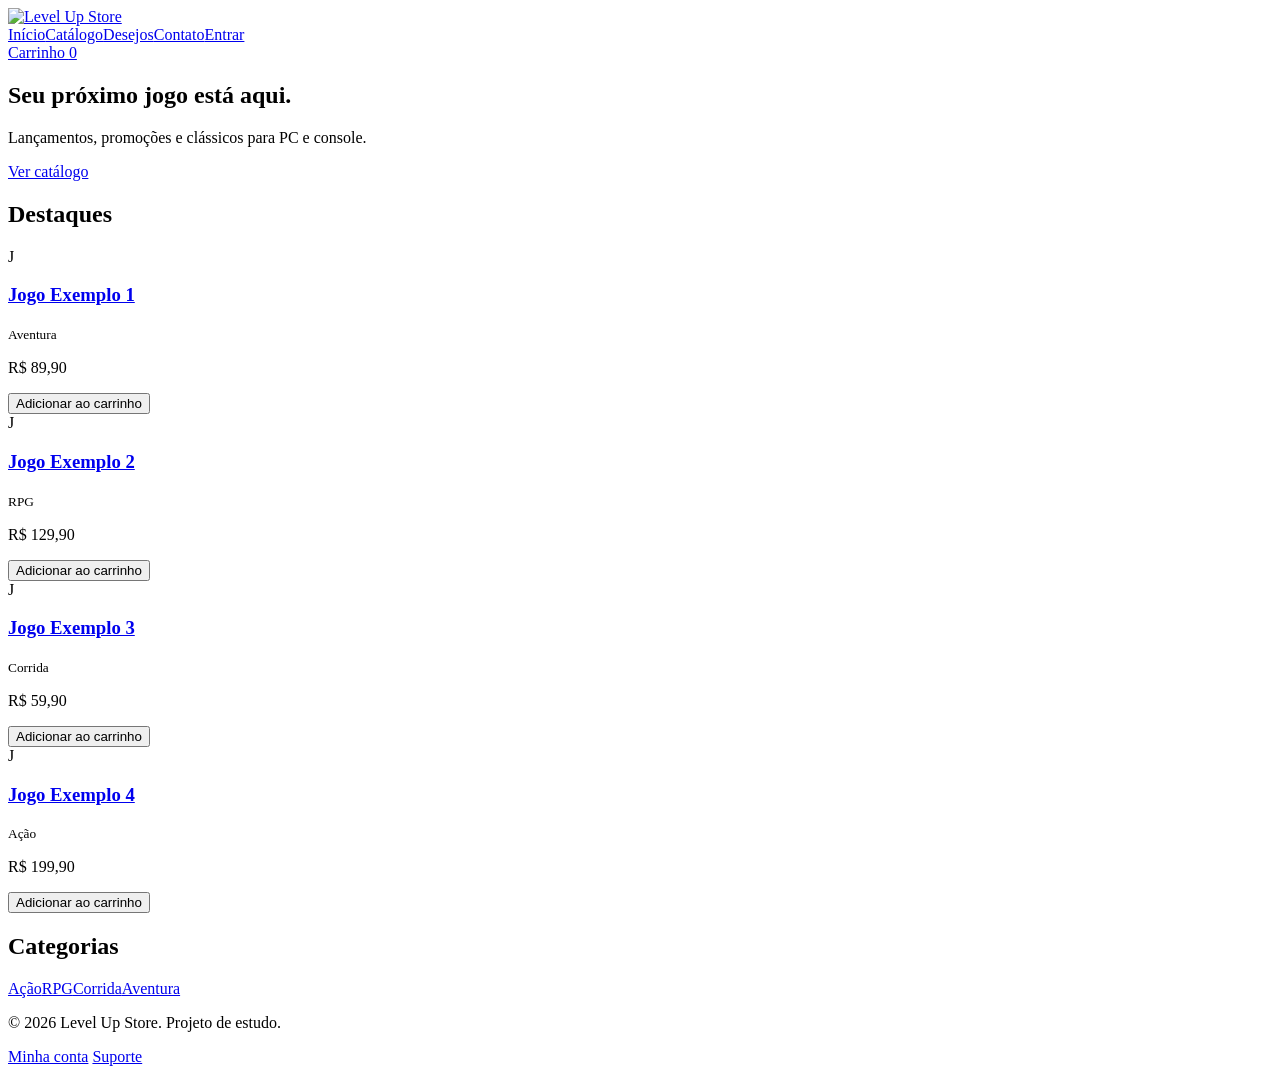
==== index.html @ 22a452f9 "Add files via upload" ====
<!DOCTYPE html>
<html lang="pt-BR">
<head>
<meta charset="UTF-8">
<meta name="viewport" content="width=device-width, initial-scale=1">
<title>Início | Level Up Store</title>
<link rel="stylesheet" href="css/style.css">
</head>
<body>
<header class="topo">
  <a class="logo" href="index.html"><img src="img/logo.png" alt="Level Up Store"></a>
  <nav><a href="index.html" class=on>Início</a><a href="catalogo.html">Catálogo</a><a href="lista-desejos.html">Desejos</a><a href="contato.html">Contato</a><a href="login.html">Entrar</a></nav>
  <a class="carrinho" href="carrinho.html">Carrinho <span id="cart-count">0</span></a>
</header>
<main>
<section class="hero"><h1>Seu próximo jogo está aqui.</h1><p>Lançamentos, promoções e clássicos para PC e console.</p><a class="btn" href="catalogo.html">Ver catálogo</a></section>
<section><h2>Destaques</h2><div class="grade"><article class="card"><div class="capa">J</div><h3><a href="jogo.html?id=1">Jogo Exemplo 1</a></h3><small>Aventura</small><p class="preco">R$ 89,90</p><button data-add="1" data-nome="Jogo Exemplo 1" data-preco="89,90">Adicionar ao carrinho</button></article><article class="card"><div class="capa">J</div><h3><a href="jogo.html?id=2">Jogo Exemplo 2</a></h3><small>RPG</small><p class="preco">R$ 129,90</p><button data-add="2" data-nome="Jogo Exemplo 2" data-preco="129,90">Adicionar ao carrinho</button></article><article class="card"><div class="capa">J</div><h3><a href="jogo.html?id=3">Jogo Exemplo 3</a></h3><small>Corrida</small><p class="preco">R$ 59,90</p><button data-add="3" data-nome="Jogo Exemplo 3" data-preco="59,90">Adicionar ao carrinho</button></article><article class="card"><div class="capa">J</div><h3><a href="jogo.html?id=4">Jogo Exemplo 4</a></h3><small>Ação</small><p class="preco">R$ 199,90</p><button data-add="4" data-nome="Jogo Exemplo 4" data-preco="199,90">Adicionar ao carrinho</button></article></div></section>
<section><h2>Categorias</h2><div class="grade"><a class="cat" href="catalogo.html">Ação</a><a class="cat" href="catalogo.html">RPG</a><a class="cat" href="catalogo.html">Corrida</a><a class="cat" href="catalogo.html">Aventura</a></div></section>
</main>
<footer class="rodape">
  <p>© 2026 Level Up Store. Projeto de estudo.</p>
  <a href="conta.html">Minha conta</a> <a href="contato.html">Suporte</a>
</footer>
<script src="js/script.js"></script>
</body>
</html>
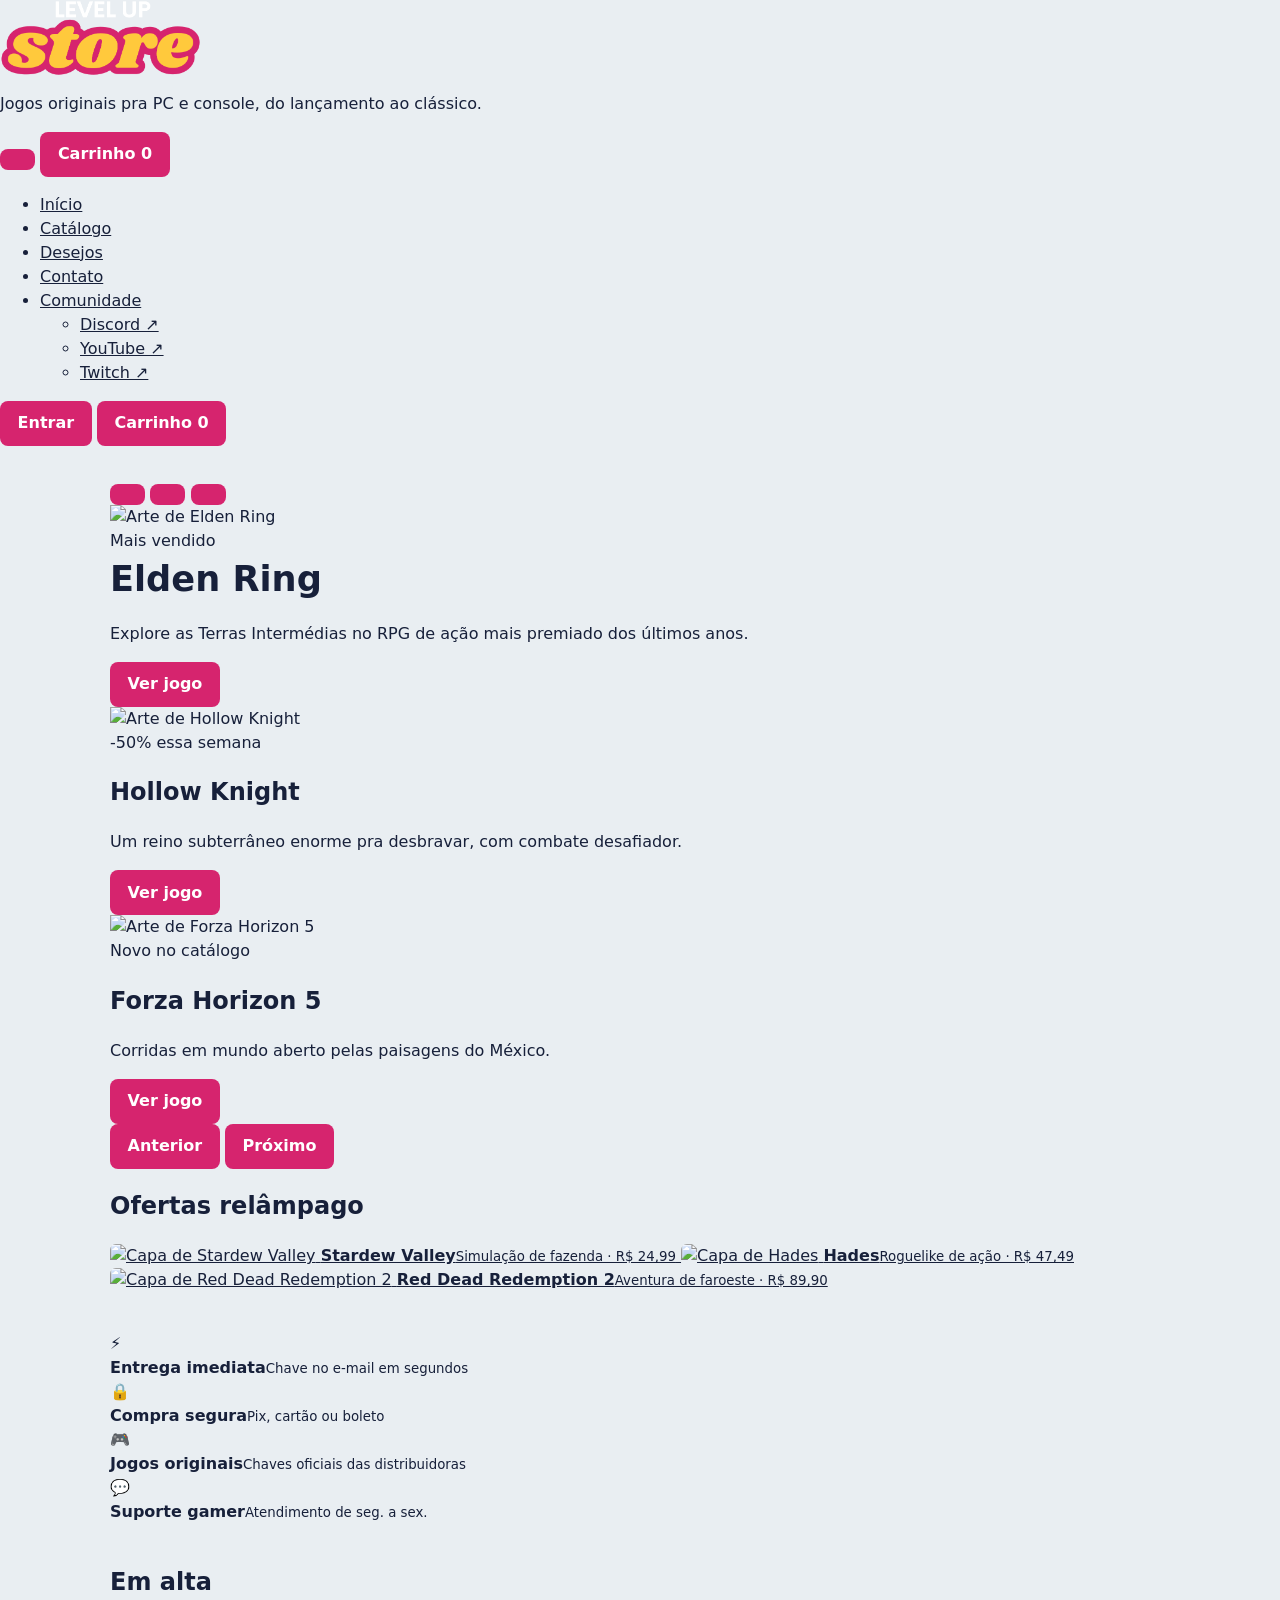
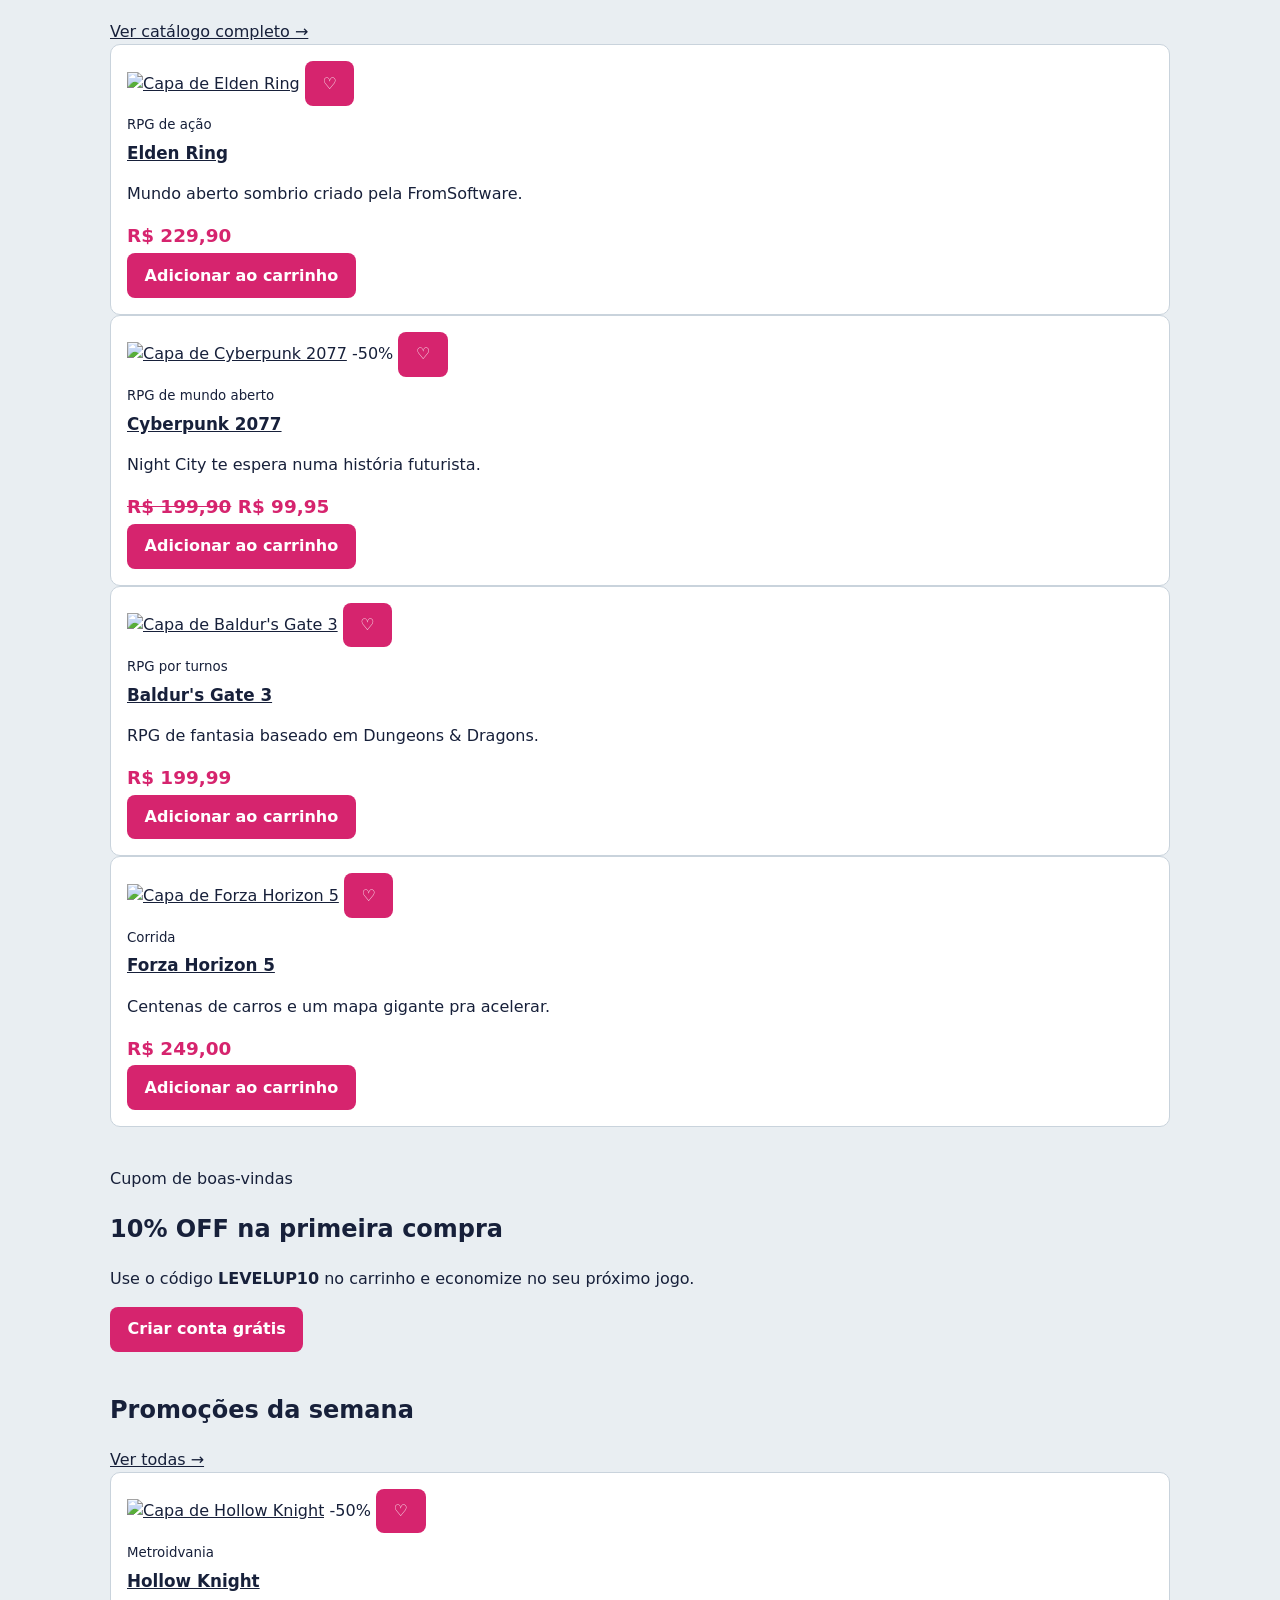
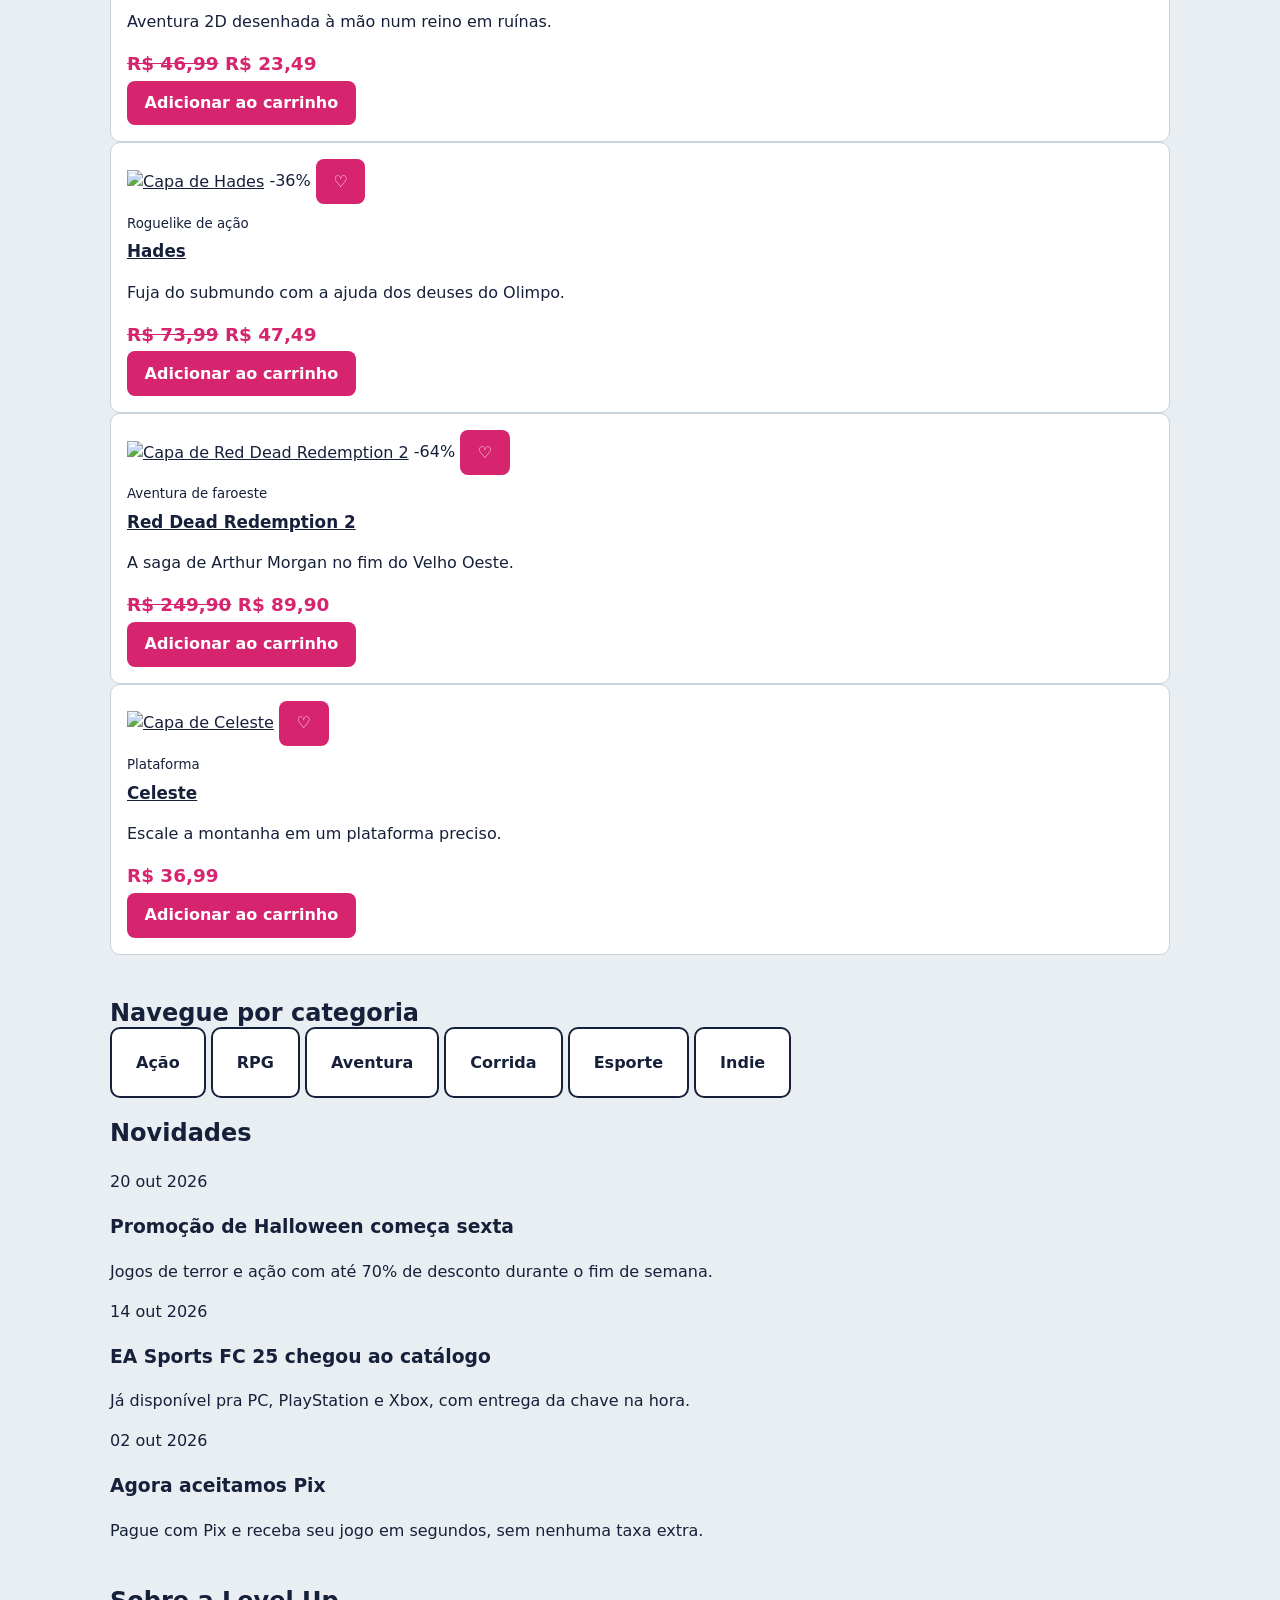
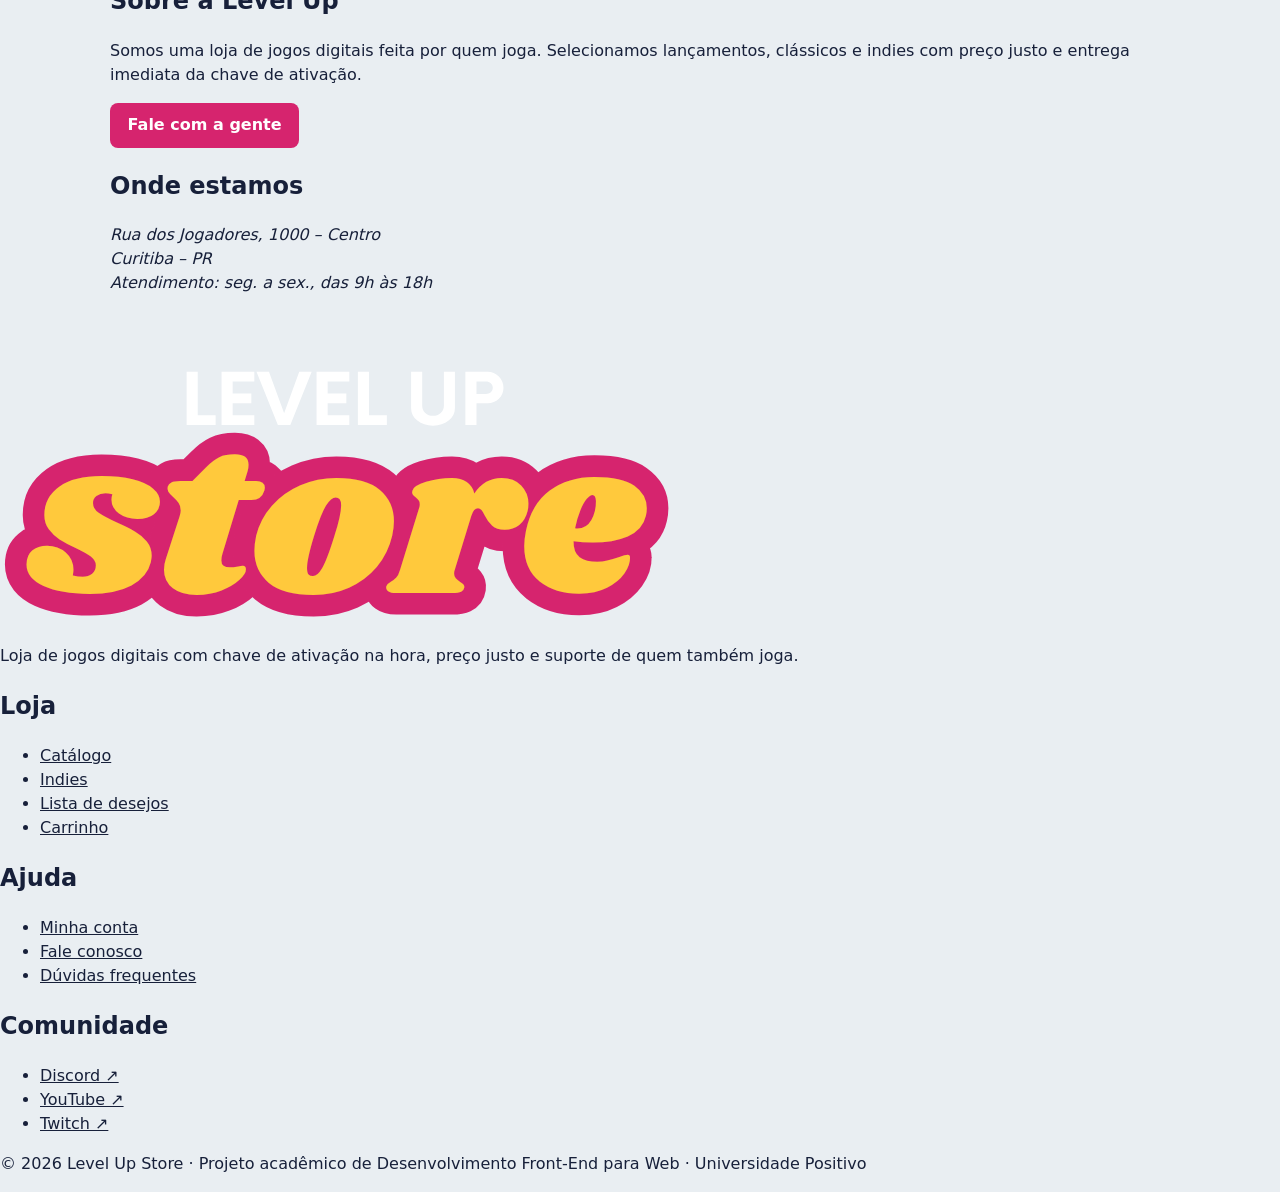
==== commit f7f1757f: "Redesign das 10 páginas Após o escopo inicial das telas e do funcionamento do site, fizemos mudanças" ====
--- a/index.html
+++ b/index.html
@@ -1,26 +1,354 @@
 <!DOCTYPE html>
 <html lang="pt-BR">
 <head>
-<meta charset="UTF-8">
-<meta name="viewport" content="width=device-width, initial-scale=1">
-<title>Início | Level Up Store</title>
-<link rel="stylesheet" href="css/style.css">
+  <meta charset="UTF-8">
+  <meta name="viewport" content="width=device-width, initial-scale=1">
+  <meta name="description" content="Level Up Store: loja de jogos digitais para PC e console.">
+  <title>Início | Level Up Store</title>
+  <link rel="stylesheet" href="css/bootstrap.min.css">
+  <link rel="stylesheet" href="css/style.css">
+  <style>
+    #destaques-laterais .mini-capa {
+      width: 64px;
+      border-radius: 6px;
+    }
+  </style>
 </head>
 <body>
-<header class="topo">
-  <a class="logo" href="index.html"><img src="img/logo.png" alt="Level Up Store"></a>
-  <nav><a href="index.html" class=on>Início</a><a href="catalogo.html">Catálogo</a><a href="lista-desejos.html">Desejos</a><a href="contato.html">Contato</a><a href="login.html">Entrar</a></nav>
-  <a class="carrinho" href="carrinho.html">Carrinho <span id="cart-count">0</span></a>
-</header>
-<main>
-<section class="hero"><h1>Seu próximo jogo está aqui.</h1><p>Lançamentos, promoções e clássicos para PC e console.</p><a class="btn" href="catalogo.html">Ver catálogo</a></section>
-<section><h2>Destaques</h2><div class="grade"><article class="card"><div class="capa">J</div><h3><a href="jogo.html?id=1">Jogo Exemplo 1</a></h3><small>Aventura</small><p class="preco">R$ 89,90</p><button data-add="1" data-nome="Jogo Exemplo 1" data-preco="89,90">Adicionar ao carrinho</button></article><article class="card"><div class="capa">J</div><h3><a href="jogo.html?id=2">Jogo Exemplo 2</a></h3><small>RPG</small><p class="preco">R$ 129,90</p><button data-add="2" data-nome="Jogo Exemplo 2" data-preco="129,90">Adicionar ao carrinho</button></article><article class="card"><div class="capa">J</div><h3><a href="jogo.html?id=3">Jogo Exemplo 3</a></h3><small>Corrida</small><p class="preco">R$ 59,90</p><button data-add="3" data-nome="Jogo Exemplo 3" data-preco="59,90">Adicionar ao carrinho</button></article><article class="card"><div class="capa">J</div><h3><a href="jogo.html?id=4">Jogo Exemplo 4</a></h3><small>Ação</small><p class="preco">R$ 199,90</p><button data-add="4" data-nome="Jogo Exemplo 4" data-preco="199,90">Adicionar ao carrinho</button></article></div></section>
-<section><h2>Categorias</h2><div class="grade"><a class="cat" href="catalogo.html">Ação</a><a class="cat" href="catalogo.html">RPG</a><a class="cat" href="catalogo.html">Corrida</a><a class="cat" href="catalogo.html">Aventura</a></div></section>
-</main>
-<footer class="rodape">
-  <p>© 2026 Level Up Store. Projeto de estudo.</p>
-  <a href="conta.html">Minha conta</a> <a href="contato.html">Suporte</a>
-</footer>
-<script src="js/script.js"></script>
+  <header class="topo-site">
+    <div class="topo-marca container-xl">
+      <a class="logo" href="index.html"><img src="img/logo.png" alt="Level Up Store - página inicial"></a>
+      <p class="tagline">Jogos originais pra PC e console, do lançamento ao clássico.</p>
+    </div>
+    <nav class="navbar navbar-expand-lg navbar-dark menu-principal" aria-label="Menu principal">
+      <div class="container-xl">
+        <button class="navbar-toggler" type="button" data-bs-toggle="collapse" data-bs-target="#menu" aria-controls="menu" aria-expanded="false" aria-label="Abrir menu">
+          <span class="navbar-toggler-icon"></span>
+        </button>
+        <a class="btn btn-loja btn-sm d-lg-none" href="carrinho.html">Carrinho <span class="badge text-bg-warning" id="cart-count-mobile">0</span></a>
+        <div class="collapse navbar-collapse" id="menu">
+          <ul class="navbar-nav me-auto">
+          <li class="nav-item"><a class="nav-link active" aria-current="page" href="index.html">Início</a></li>
+          <li class="nav-item"><a class="nav-link" href="catalogo.html">Catálogo</a></li>
+          <li class="nav-item"><a class="nav-link" href="lista-desejos.html">Desejos</a></li>
+          <li class="nav-item"><a class="nav-link" href="contato.html">Contato</a></li>
+            <li class="nav-item dropdown">
+              <a class="nav-link dropdown-toggle" href="#" role="button" data-bs-toggle="dropdown" aria-expanded="false">Comunidade</a>
+              <ul class="dropdown-menu">
+            <li><a class="dropdown-item" href="https://discord.com" target="_blank" rel="noopener">Discord ↗</a></li>
+            <li><a class="dropdown-item" href="https://www.youtube.com" target="_blank" rel="noopener">YouTube ↗</a></li>
+            <li><a class="dropdown-item" href="https://www.twitch.tv" target="_blank" rel="noopener">Twitch ↗</a></li>
+              </ul>
+            </li>
+          </ul>
+          <div class="acoes-topo">
+            <a class="btn btn-outline-light" id="link-conta" href="login.html">Entrar</a>
+            <a class="btn btn-loja d-none d-lg-inline-block" href="carrinho.html">Carrinho <span class="badge text-bg-warning" id="cart-count">0</span></a>
+          </div>
+        </div>
+      </div>
+    </nav>
+  </header>
+
+  <main class="container-xl conteudo">
+    <section class="vitrine revelar">
+      <div id="carrossel" class="carousel slide carousel-fade destaque-principal" data-bs-ride="carousel" data-bs-interval="5000">
+        <div class="carousel-indicators">
+        <button type="button" data-bs-target="#carrossel" data-bs-slide-to="0" class="active" aria-current="true" aria-label="Destaque 1"></button>
+        <button type="button" data-bs-target="#carrossel" data-bs-slide-to="1" aria-label="Destaque 2"></button>
+        <button type="button" data-bs-target="#carrossel" data-bs-slide-to="2" aria-label="Destaque 3"></button>
+        </div>
+        <div class="carousel-inner">
+        <div class="carousel-item active">
+          <img src="img/banners/elden-ring.svg" class="d-block w-100" alt="Arte de Elden Ring">
+          <div class="carousel-caption text-start">
+            <span class="selo">Mais vendido</span>
+            <h1>Elden Ring</h1>
+            <p>Explore as Terras Intermédias no RPG de ação mais premiado dos últimos anos.</p>
+            <a class="btn btn-loja" href="jogo.html?id=1">Ver jogo</a>
+          </div>
+        </div>
+        <div class="carousel-item">
+          <img src="img/banners/hollow-knight.svg" class="d-block w-100" alt="Arte de Hollow Knight">
+          <div class="carousel-caption text-start">
+            <span class="selo">-50% essa semana</span>
+            <h2 class="h1">Hollow Knight</h2>
+            <p>Um reino subterrâneo enorme pra desbravar, com combate desafiador.</p>
+            <a class="btn btn-loja" href="jogo.html?id=2">Ver jogo</a>
+          </div>
+        </div>
+        <div class="carousel-item">
+          <img src="img/banners/forza-horizon-5.svg" class="d-block w-100" alt="Arte de Forza Horizon 5">
+          <div class="carousel-caption text-start">
+            <span class="selo">Novo no catálogo</span>
+            <h2 class="h1">Forza Horizon 5</h2>
+            <p>Corridas em mundo aberto pelas paisagens do México.</p>
+            <a class="btn btn-loja" href="jogo.html?id=3">Ver jogo</a>
+          </div>
+        </div>
+        </div>
+        <button class="carousel-control-prev" type="button" data-bs-target="#carrossel" data-bs-slide="prev">
+          <span class="carousel-control-prev-icon" aria-hidden="true"></span>
+          <span class="visually-hidden">Anterior</span>
+        </button>
+        <button class="carousel-control-next" type="button" data-bs-target="#carrossel" data-bs-slide="next">
+          <span class="carousel-control-next-icon" aria-hidden="true"></span>
+          <span class="visually-hidden">Próximo</span>
+        </button>
+      </div>
+
+      <aside id="destaques-laterais" class="destaques-laterais" aria-label="Ofertas rápidas">
+        <h2 class="titulo-lateral">Ofertas relâmpago</h2>
+      <a class="mini-destaque" href="jogo.html?id=4">
+        <img class="mini-capa" src="img/jogos/stardew-valley.svg" alt="Capa de Stardew Valley">
+        <span><strong>Stardew Valley</strong><small>Simulação de fazenda · R$ 24,99</small></span>
+      </a>
+      <a class="mini-destaque" href="jogo.html?id=6">
+        <img class="mini-capa" src="img/jogos/hades.svg" alt="Capa de Hades">
+        <span><strong>Hades</strong><small>Roguelike de ação · R$ 47,49</small></span>
+      </a>
+      <a class="mini-destaque" href="jogo.html?id=8">
+        <img class="mini-capa" src="img/jogos/red-dead-2.svg" alt="Capa de Red Dead Redemption 2">
+        <span><strong>Red Dead Redemption 2</strong><small>Aventura de faroeste · R$ 89,90</small></span>
+      </a>
+      </aside>
+    </section>
+
+    <section class="vantagens revelar" aria-label="Vantagens">
+      <div class="vantagem"><span class="vantagem-icone">⚡</span><div><strong>Entrega imediata</strong><small>Chave no e-mail em segundos</small></div></div>
+      <div class="vantagem"><span class="vantagem-icone">🔒</span><div><strong>Compra segura</strong><small>Pix, cartão ou boleto</small></div></div>
+      <div class="vantagem"><span class="vantagem-icone">🎮</span><div><strong>Jogos originais</strong><small>Chaves oficiais das distribuidoras</small></div></div>
+      <div class="vantagem"><span class="vantagem-icone">💬</span><div><strong>Suporte gamer</strong><small>Atendimento de seg. a sex.</small></div></div>
+    </section>
+
+    <section class="revelar">
+      <div class="titulo-secao">
+        <h2>Em alta</h2>
+        <a href="catalogo.html">Ver catálogo completo →</a>
+      </div>
+      <div class="grade-jogos">
+        <article class="card card-jogo">
+          <div class="card-jogo-capa">
+            <a href="jogo.html?id=1"><img src="img/jogos/elden-ring.svg" class="card-img-top" alt="Capa de Elden Ring"></a>
+            <button type="button" class="botao-desejo" data-desejo="1" aria-label="Lista de desejos">♡</button>
+          </div>
+          <div class="card-body card-jogo-corpo">
+            <small class="genero">RPG de ação</small>
+            <h3 class="card-title"><a href="jogo.html?id=1">Elden Ring</a></h3>
+            <p class="card-text card-jogo-texto">Mundo aberto sombrio criado pela FromSoftware.</p>
+            <p class="preco">R$ 229,90</p>
+            <button type="button" class="btn btn-loja w-100" data-add="1">Adicionar ao carrinho</button>
+          </div>
+        </article>
+        <article class="card card-jogo">
+          <div class="card-jogo-capa">
+            <a href="jogo.html?id=5"><img src="img/jogos/cyberpunk-2077.svg" class="card-img-top" alt="Capa de Cyberpunk 2077"></a>
+            <span class="selo-desconto">-50%</span>
+            <button type="button" class="botao-desejo" data-desejo="5" aria-label="Lista de desejos">♡</button>
+          </div>
+          <div class="card-body card-jogo-corpo">
+            <small class="genero">RPG de mundo aberto</small>
+            <h3 class="card-title"><a href="jogo.html?id=5">Cyberpunk 2077</a></h3>
+            <p class="card-text card-jogo-texto">Night City te espera numa história futurista.</p>
+            <p class="preco"><s>R$ 199,90</s> R$ 99,95</p>
+            <button type="button" class="btn btn-loja w-100" data-add="5">Adicionar ao carrinho</button>
+          </div>
+        </article>
+        <article class="card card-jogo">
+          <div class="card-jogo-capa">
+            <a href="jogo.html?id=10"><img src="img/jogos/baldurs-gate-3.svg" class="card-img-top" alt="Capa de Baldur's Gate 3"></a>
+            <button type="button" class="botao-desejo" data-desejo="10" aria-label="Lista de desejos">♡</button>
+          </div>
+          <div class="card-body card-jogo-corpo">
+            <small class="genero">RPG por turnos</small>
+            <h3 class="card-title"><a href="jogo.html?id=10">Baldur's Gate 3</a></h3>
+            <p class="card-text card-jogo-texto">RPG de fantasia baseado em Dungeons & Dragons.</p>
+            <p class="preco">R$ 199,99</p>
+            <button type="button" class="btn btn-loja w-100" data-add="10">Adicionar ao carrinho</button>
+          </div>
+        </article>
+        <article class="card card-jogo">
+          <div class="card-jogo-capa">
+            <a href="jogo.html?id=3"><img src="img/jogos/forza-horizon-5.svg" class="card-img-top" alt="Capa de Forza Horizon 5"></a>
+            <button type="button" class="botao-desejo" data-desejo="3" aria-label="Lista de desejos">♡</button>
+          </div>
+          <div class="card-body card-jogo-corpo">
+            <small class="genero">Corrida</small>
+            <h3 class="card-title"><a href="jogo.html?id=3">Forza Horizon 5</a></h3>
+            <p class="card-text card-jogo-texto">Centenas de carros e um mapa gigante pra acelerar.</p>
+            <p class="preco">R$ 249,00</p>
+            <button type="button" class="btn btn-loja w-100" data-add="3">Adicionar ao carrinho</button>
+          </div>
+        </article>
+      </div>
+    </section>
+
+    <section class="faixa-cupom revelar">
+      <div>
+        <span class="selo">Cupom de boas-vindas</span>
+        <h2>10% OFF na primeira compra</h2>
+        <p>Use o código <strong>LEVELUP10</strong> no carrinho e economize no seu próximo jogo.</p>
+      </div>
+      <a class="btn btn-warning btn-lg fw-bold" href="cadastro.html">Criar conta grátis</a>
+    </section>
+
+    <section class="revelar">
+      <div class="titulo-secao">
+        <h2>Promoções da semana</h2>
+        <a href="catalogo.html">Ver todas →</a>
+      </div>
+      <div class="grade-jogos">
+        <article class="card card-jogo">
+          <div class="card-jogo-capa">
+            <a href="jogo.html?id=2"><img src="img/jogos/hollow-knight.svg" class="card-img-top" alt="Capa de Hollow Knight"></a>
+            <span class="selo-desconto">-50%</span>
+            <button type="button" class="botao-desejo" data-desejo="2" aria-label="Lista de desejos">♡</button>
+          </div>
+          <div class="card-body card-jogo-corpo">
+            <small class="genero">Metroidvania</small>
+            <h3 class="card-title"><a href="jogo.html?id=2">Hollow Knight</a></h3>
+            <p class="card-text card-jogo-texto">Aventura 2D desenhada à mão num reino em ruínas.</p>
+            <p class="preco"><s>R$ 46,99</s> R$ 23,49</p>
+            <button type="button" class="btn btn-loja w-100" data-add="2">Adicionar ao carrinho</button>
+          </div>
+        </article>
+        <article class="card card-jogo">
+          <div class="card-jogo-capa">
+            <a href="jogo.html?id=6"><img src="img/jogos/hades.svg" class="card-img-top" alt="Capa de Hades"></a>
+            <span class="selo-desconto">-36%</span>
+            <button type="button" class="botao-desejo" data-desejo="6" aria-label="Lista de desejos">♡</button>
+          </div>
+          <div class="card-body card-jogo-corpo">
+            <small class="genero">Roguelike de ação</small>
+            <h3 class="card-title"><a href="jogo.html?id=6">Hades</a></h3>
+            <p class="card-text card-jogo-texto">Fuja do submundo com a ajuda dos deuses do Olimpo.</p>
+            <p class="preco"><s>R$ 73,99</s> R$ 47,49</p>
+            <button type="button" class="btn btn-loja w-100" data-add="6">Adicionar ao carrinho</button>
+          </div>
+        </article>
+        <article class="card card-jogo">
+          <div class="card-jogo-capa">
+            <a href="jogo.html?id=8"><img src="img/jogos/red-dead-2.svg" class="card-img-top" alt="Capa de Red Dead Redemption 2"></a>
+            <span class="selo-desconto">-64%</span>
+            <button type="button" class="botao-desejo" data-desejo="8" aria-label="Lista de desejos">♡</button>
+          </div>
+          <div class="card-body card-jogo-corpo">
+            <small class="genero">Aventura de faroeste</small>
+            <h3 class="card-title"><a href="jogo.html?id=8">Red Dead Redemption 2</a></h3>
+            <p class="card-text card-jogo-texto">A saga de Arthur Morgan no fim do Velho Oeste.</p>
+            <p class="preco"><s>R$ 249,90</s> R$ 89,90</p>
+            <button type="button" class="btn btn-loja w-100" data-add="8">Adicionar ao carrinho</button>
+          </div>
+        </article>
+        <article class="card card-jogo">
+          <div class="card-jogo-capa">
+            <a href="jogo.html?id=9"><img src="img/jogos/celeste.svg" class="card-img-top" alt="Capa de Celeste"></a>
+            <button type="button" class="botao-desejo" data-desejo="9" aria-label="Lista de desejos">♡</button>
+          </div>
+          <div class="card-body card-jogo-corpo">
+            <small class="genero">Plataforma</small>
+            <h3 class="card-title"><a href="jogo.html?id=9">Celeste</a></h3>
+            <p class="card-text card-jogo-texto">Escale a montanha em um plataforma preciso.</p>
+            <p class="preco">R$ 36,99</p>
+            <button type="button" class="btn btn-loja w-100" data-add="9">Adicionar ao carrinho</button>
+          </div>
+        </article>
+      </div>
+    </section>
+
+    <section class="revelar">
+      <div class="titulo-secao">
+        <h2>Navegue por categoria</h2>
+      </div>
+      <div class="categorias">
+        <a class="cat" href="catalogo.html?cat=Ação">Ação</a>
+        <a class="cat" href="catalogo.html?cat=RPG">RPG</a>
+        <a class="cat" href="catalogo.html?cat=Aventura">Aventura</a>
+        <a class="cat" href="catalogo.html?cat=Corrida">Corrida</a>
+        <a class="cat" href="catalogo.html?cat=Esporte">Esporte</a>
+        <a class="cat" href="catalogo.html?cat=Indie">Indie</a>
+      </div>
+    </section>
+
+    <section class="revelar">
+      <div class="titulo-secao">
+        <h2>Novidades</h2>
+      </div>
+      <div class="noticias">
+        <article class="noticia">
+          <time datetime="2026-10-20">20 out 2026</time>
+          <h3>Promoção de Halloween começa sexta</h3>
+          <p>Jogos de terror e ação com até 70% de desconto durante o fim de semana.</p>
+        </article>
+        <article class="noticia">
+          <time datetime="2026-10-14">14 out 2026</time>
+          <h3>EA Sports FC 25 chegou ao catálogo</h3>
+          <p>Já disponível pra PC, PlayStation e Xbox, com entrega da chave na hora.</p>
+        </article>
+        <article class="noticia">
+          <time datetime="2026-10-02">02 out 2026</time>
+          <h3>Agora aceitamos Pix</h3>
+          <p>Pague com Pix e receba seu jogo em segundos, sem nenhuma taxa extra.</p>
+        </article>
+      </div>
+    </section>
+
+    <section class="sobre-local revelar">
+      <article class="bloco-info">
+        <h2>Sobre a Level Up</h2>
+        <p>Somos uma loja de jogos digitais feita por quem joga. Selecionamos lançamentos, clássicos e indies com preço justo e entrega imediata da chave de ativação.</p>
+        <a class="btn btn-outline-dark" href="contato.html">Fale com a gente</a>
+      </article>
+      <article class="bloco-info" style="border-left-color: var(--accent);">
+        <h2>Onde estamos</h2>
+        <address>
+          Rua dos Jogadores, 1000 – Centro<br>
+          Curitiba – PR<br>
+          Atendimento: seg. a sex., das 9h às 18h
+        </address>
+      </article>
+    </section>
+  </main>
+
+  <footer class="rodape-site">
+    <div class="container-xl rodape-colunas">
+      <div class="rodape-marca">
+        <img src="img/logo.png" alt="Level Up Store">
+        <p>Loja de jogos digitais com chave de ativação na hora, preço justo e suporte de quem também joga.</p>
+      </div>
+      <nav aria-label="Loja">
+        <h2>Loja</h2>
+        <ul>
+          <li><a href="catalogo.html">Catálogo</a></li>
+          <li><a href="catalogo.html?cat=Indie">Indies</a></li>
+          <li><a href="lista-desejos.html">Lista de desejos</a></li>
+          <li><a href="carrinho.html">Carrinho</a></li>
+        </ul>
+      </nav>
+      <nav aria-label="Ajuda">
+        <h2>Ajuda</h2>
+        <ul>
+          <li><a href="conta.html">Minha conta</a></li>
+          <li><a href="contato.html">Fale conosco</a></li>
+          <li><a href="contato.html#duvidas">Dúvidas frequentes</a></li>
+        </ul>
+      </nav>
+      <nav aria-label="Redes">
+        <h2>Comunidade</h2>
+        <ul>
+          <li><a href="https://discord.com" target="_blank" rel="noopener">Discord ↗</a></li>
+          <li><a href="https://www.youtube.com" target="_blank" rel="noopener">YouTube ↗</a></li>
+          <li><a href="https://www.twitch.tv" target="_blank" rel="noopener">Twitch ↗</a></li>
+        </ul>
+      </nav>
+    </div>
+    <div class="rodape-base">
+      <p class="container-xl">© 2026 Level Up Store · Projeto acadêmico de Desenvolvimento Front-End para Web · Universidade Positivo</p>
+    </div>
+  </footer>
+
+  <script src="js/bootstrap.bundle.min.js"></script>
+  <script src="js/dados.js"></script>
+  <script src="js/script.js"></script>
 </body>
-</html>+</html>
--- a/css/style.css
+++ b/css/style.css
@@ -0,0 +1,327 @@
+/* =========================================
+   CORES DO SITE
+   Para mudar a paleta, altere só aqui.
+   ========================================= */
+:root {
+  --bg: #E9EEF2;      /* fundo da página */
+  --ink: #17203A;     /* azul-marinho: textos, cabeçalho e rodapé */
+  --accent: #D6246E;  /* rosa: botões, preços e carrinho */
+  --sun: #FFC93C;     /* amarelo: destaques, capas e foco do teclado */
+  --card: #fff;       /* fundo dos cards */
+  --line: #C9D3DC;    /* cor das bordas */
+}
+
+/* =========================================
+   BASE (vale para o site inteiro)
+   ========================================= */
+* {
+  box-sizing: border-box; /* padding não aumenta o tamanho dos elementos */
+}
+
+body {
+  margin: 0;
+  font-family: "Segoe UI", system-ui, sans-serif;
+  background: var(--bg);
+  color: var(--ink);
+  line-height: 1.5;
+}
+
+a {
+  color: inherit; /* links usam a cor do texto ao redor */
+}
+
+main {
+  max-width: 1100px;     /* largura máxima do conteúdo */
+  margin: 0 auto;        /* centraliza */
+  padding: 2rem 1.25rem;
+}
+
+h1 {
+  font-size: 2.2rem;
+  margin: 0 0 1rem;
+}
+
+section {
+  margin-bottom: 2.5rem; /* espaço entre as seções */
+}
+
+/* =========================================
+   CABEÇALHO (header com a classe "topo")
+   ========================================= */
+.topo {
+  display: flex;
+  align-items: center;
+  gap: 1.5rem;
+  flex-wrap: wrap;       /* no celular os itens quebram de linha */
+  padding: 1rem 2rem;
+  background: var(--ink);
+  color: #fff;
+}
+
+/* Logo: a margem automática à direita empurra o menu e o carrinho para o lado direito */
+.logo {
+  display: block;
+  line-height: 0;
+  margin-right: auto;
+}
+
+.logo img {
+  display: block;
+  height: 76px;          /* altere aqui para aumentar ou diminuir a logo */
+  width: auto;           /* mantém a proporção */
+}
+
+/* Menu de navegação */
+.topo nav {
+  display: flex;
+  gap: 1rem;
+}
+
+.topo nav a {
+  text-decoration: none;
+  padding: 0.2rem 0;
+  border-bottom: 2px solid transparent;
+}
+
+/* Link da página atual (class="on") e hover ganham sublinhado amarelo */
+.topo nav a.on,
+.topo nav a:hover {
+  border-color: var(--sun);
+}
+
+/* Botão do carrinho com o contador */
+.carrinho {
+  background: var(--accent);
+  padding: 0.4rem 0.9rem;
+  border-radius: 99px;   /* formato de pílula */
+  text-decoration: none;
+  font-weight: 600;
+}
+
+/* =========================================
+   BANNER DA PÁGINA INICIAL
+   ========================================= */
+.hero {
+  background: var(--ink);
+  color: #fff;
+  padding: 3.5rem 2rem;
+  border-radius: 12px;
+  border-left: 12px solid var(--sun); /* faixa amarela na lateral */
+}
+
+.hero h1 {
+  font-size: 2.8rem;
+  max-width: 14ch;       /* limita a largura do título */
+}
+
+/* =========================================
+   BOTÕES
+   ========================================= */
+.btn,
+button {
+  display: inline-block;
+  background: var(--accent);
+  color: #fff;
+  border: 0;
+  padding: 0.65rem 1.1rem;
+  border-radius: 8px;
+  font: inherit;
+  font-weight: 600;
+  cursor: pointer;
+  text-decoration: none;
+}
+
+/* Botão secundário (só com contorno) */
+.btn.sec {
+  background: transparent;
+  color: var(--ink);
+  border: 2px solid var(--ink);
+}
+
+/* Efeito ao passar o mouse: clareia um pouco */
+button:hover,
+.btn:hover {
+  filter: brightness(1.1);
+}
+
+/* Contorno amarelo ao navegar pelo teclado (acessibilidade) */
+:focus-visible {
+  outline: 3px solid var(--sun);
+  outline-offset: 2px;
+}
+
+/* =========================================
+   GRADE E CARDS DE JOGOS
+   ========================================= */
+/* Cria colunas automáticas: cada card tem no mínimo 210px */
+.grade {
+  display: grid;
+  grid-template-columns: repeat(auto-fill, minmax(210px, 1fr));
+  gap: 1.25rem;
+}
+
+.card {
+  background: var(--card);
+  border: 1px solid var(--line);
+  border-radius: 10px;
+  padding: 1rem;
+  display: flex;
+  flex-direction: column; /* itens um embaixo do outro */
+  gap: 0.4rem;
+}
+
+/* Espaço da capa do jogo (troque por <img> quando tiver imagens) */
+.capa {
+  aspect-ratio: 3 / 4;    /* formato de capa vertical */
+  background: var(--sun);
+  display: grid;
+  place-items: center;    /* centraliza a letra/imagem */
+  font-size: 3rem;
+  font-weight: 800;
+  border-radius: 6px;
+}
+
+/* Capa maior, usada na página de detalhe do jogo */
+.capa.grande {
+  width: 260px;
+}
+
+.card h3 {
+  margin: 0.3rem 0 0;
+  font-size: 1.05rem;
+}
+
+.preco {
+  font-weight: 700;
+  color: var(--accent);
+  font-size: 1.15rem;
+  margin: 0.2rem 0;
+}
+
+/* Botões de categoria da página inicial */
+.cat {
+  background: var(--card);
+  border: 2px solid var(--ink);
+  border-radius: 10px;
+  padding: 1.5rem;
+  text-align: center;
+  font-weight: 700;
+  text-decoration: none;
+}
+
+/* =========================================
+   CAMPOS DE FORMULÁRIO
+   ========================================= */
+input,
+select,
+textarea {
+  font: inherit;
+  padding: 0.55rem;
+  border: 1px solid var(--line);
+  border-radius: 6px;
+  background: #fff;
+  width: 100%;
+}
+
+/* =========================================
+   CATÁLOGO: BARRA DE BUSCA E FILTROS
+   ========================================= */
+.filtros {
+  display: flex;
+  gap: 0.75rem;
+  flex-wrap: wrap;
+  margin-bottom: 1.5rem;
+}
+
+/* Precisa vir DEPOIS da regra de input acima para sobrescrevê-la */
+.filtros input,
+.filtros select {
+  width: auto;
+  flex: 1;
+  min-width: 160px;
+}
+
+/* =========================================
+   PÁGINA DE DETALHE DO JOGO
+   ========================================= */
+.detalhe {
+  display: flex;
+  gap: 2rem;
+  flex-wrap: wrap;       /* no celular a capa fica em cima do texto */
+}
+
+/* =========================================
+   FORMULÁRIOS (login, cadastro, checkout, contato)
+   ========================================= */
+.form {
+  max-width: 460px;
+  display: grid;
+  gap: 1rem;
+}
+
+.form label {
+  display: grid;
+  gap: 0.25rem;
+  font-weight: 600;
+}
+
+fieldset {
+  border: 1px solid var(--line);
+  border-radius: 8px;
+  display: grid;
+  gap: 0.75rem;
+}
+
+/* =========================================
+   CARRINHO
+   ========================================= */
+/* Cada linha de item no carrinho */
+.item {
+  display: flex;
+  justify-content: space-between; /* nome à esquerda, preço e botão à direita */
+  align-items: center;
+  background: #fff;
+  padding: 0.8rem 1rem;
+  border-radius: 8px;
+  margin-bottom: 0.5rem;
+}
+
+.total {
+  font-size: 1.3rem;
+}
+
+/* Perguntas frequentes (página de contato) */
+details {
+  background: #fff;
+  padding: 0.8rem 1rem;
+  border-radius: 8px;
+  margin-bottom: 0.5rem;
+}
+
+/* =========================================
+   RODAPÉ
+   ========================================= */
+.rodape {
+  display: flex;
+  gap: 1.5rem;
+  flex-wrap: wrap;
+  justify-content: space-between;
+  padding: 1.5rem 2rem;
+  background: var(--ink);
+  color: #fff;
+}
+
+/* =========================================
+   CELULAR (telas de até 600px)
+   ========================================= */
+@media (max-width: 600px) {
+  .topo {
+    padding: 1rem;
+  }
+  .hero h1 {
+    font-size: 2rem;
+  }
+  .capa.grande {
+    width: 100%;
+  }
+}
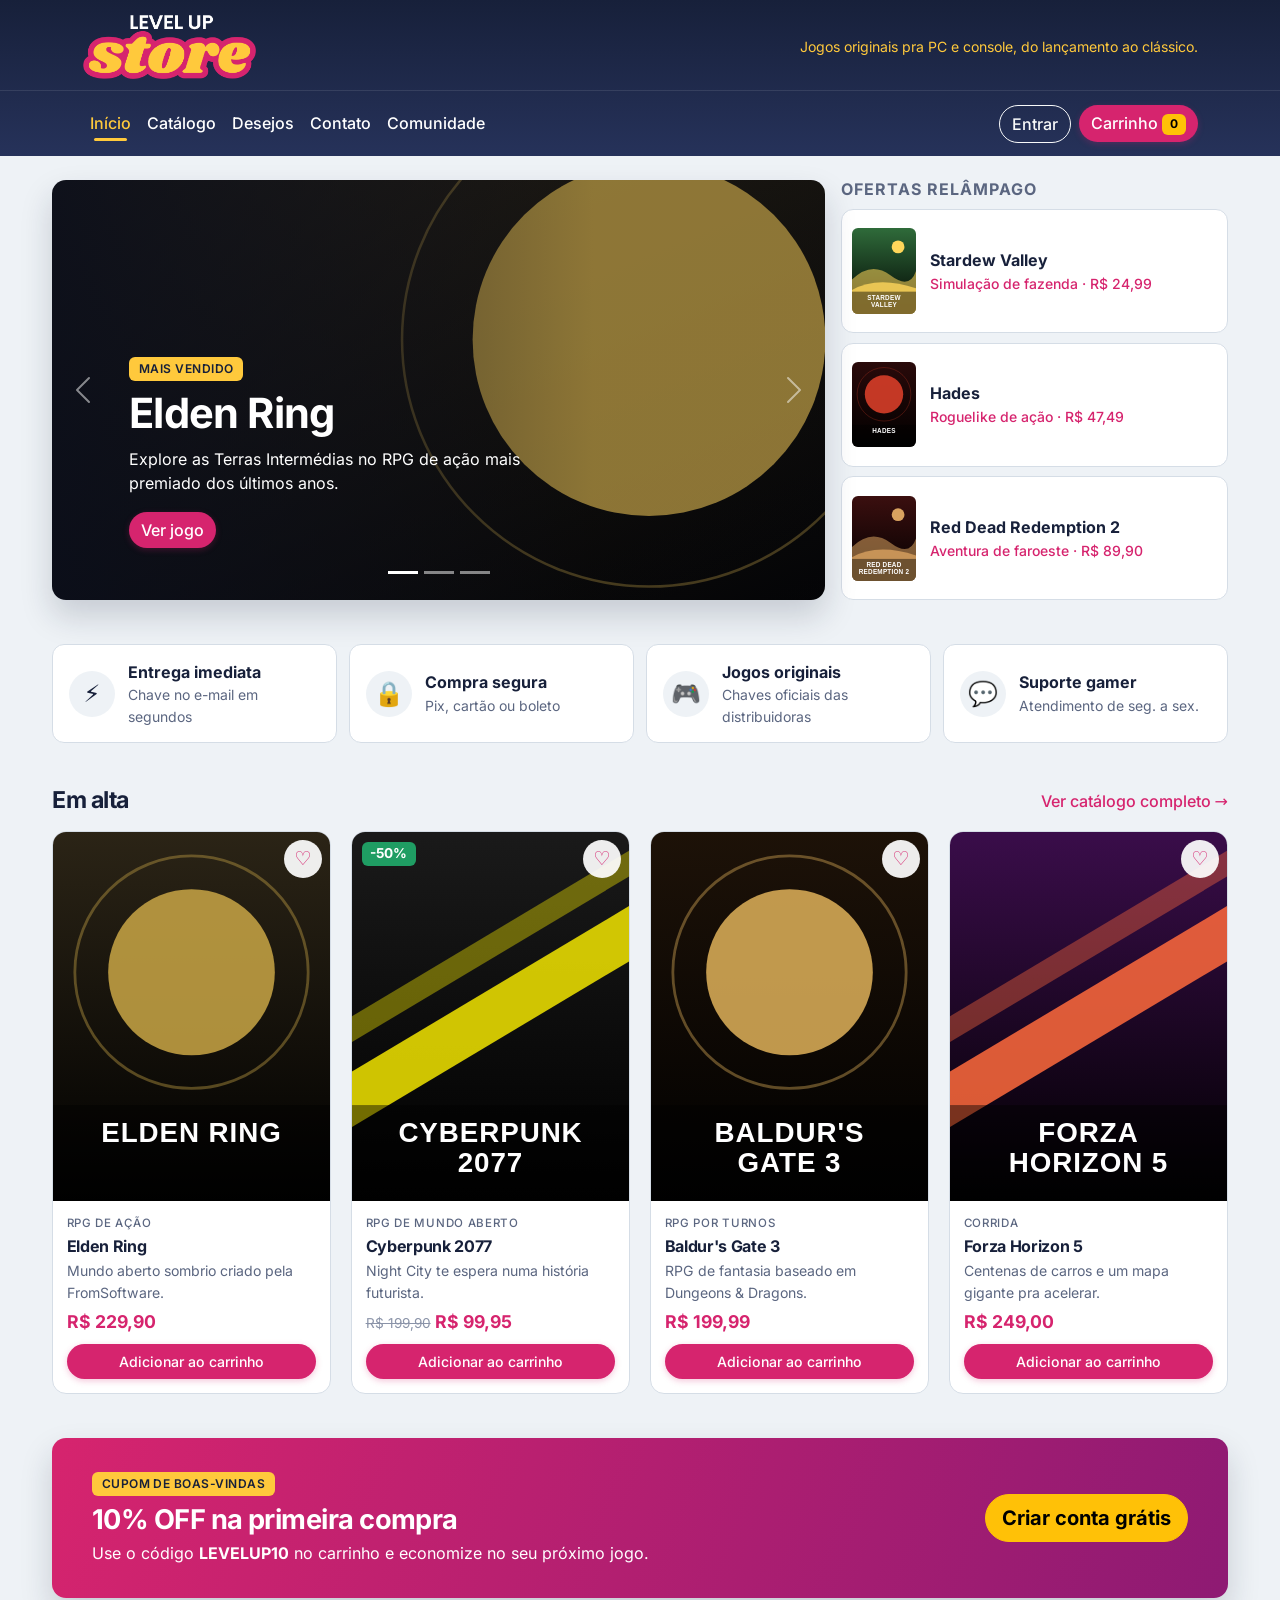
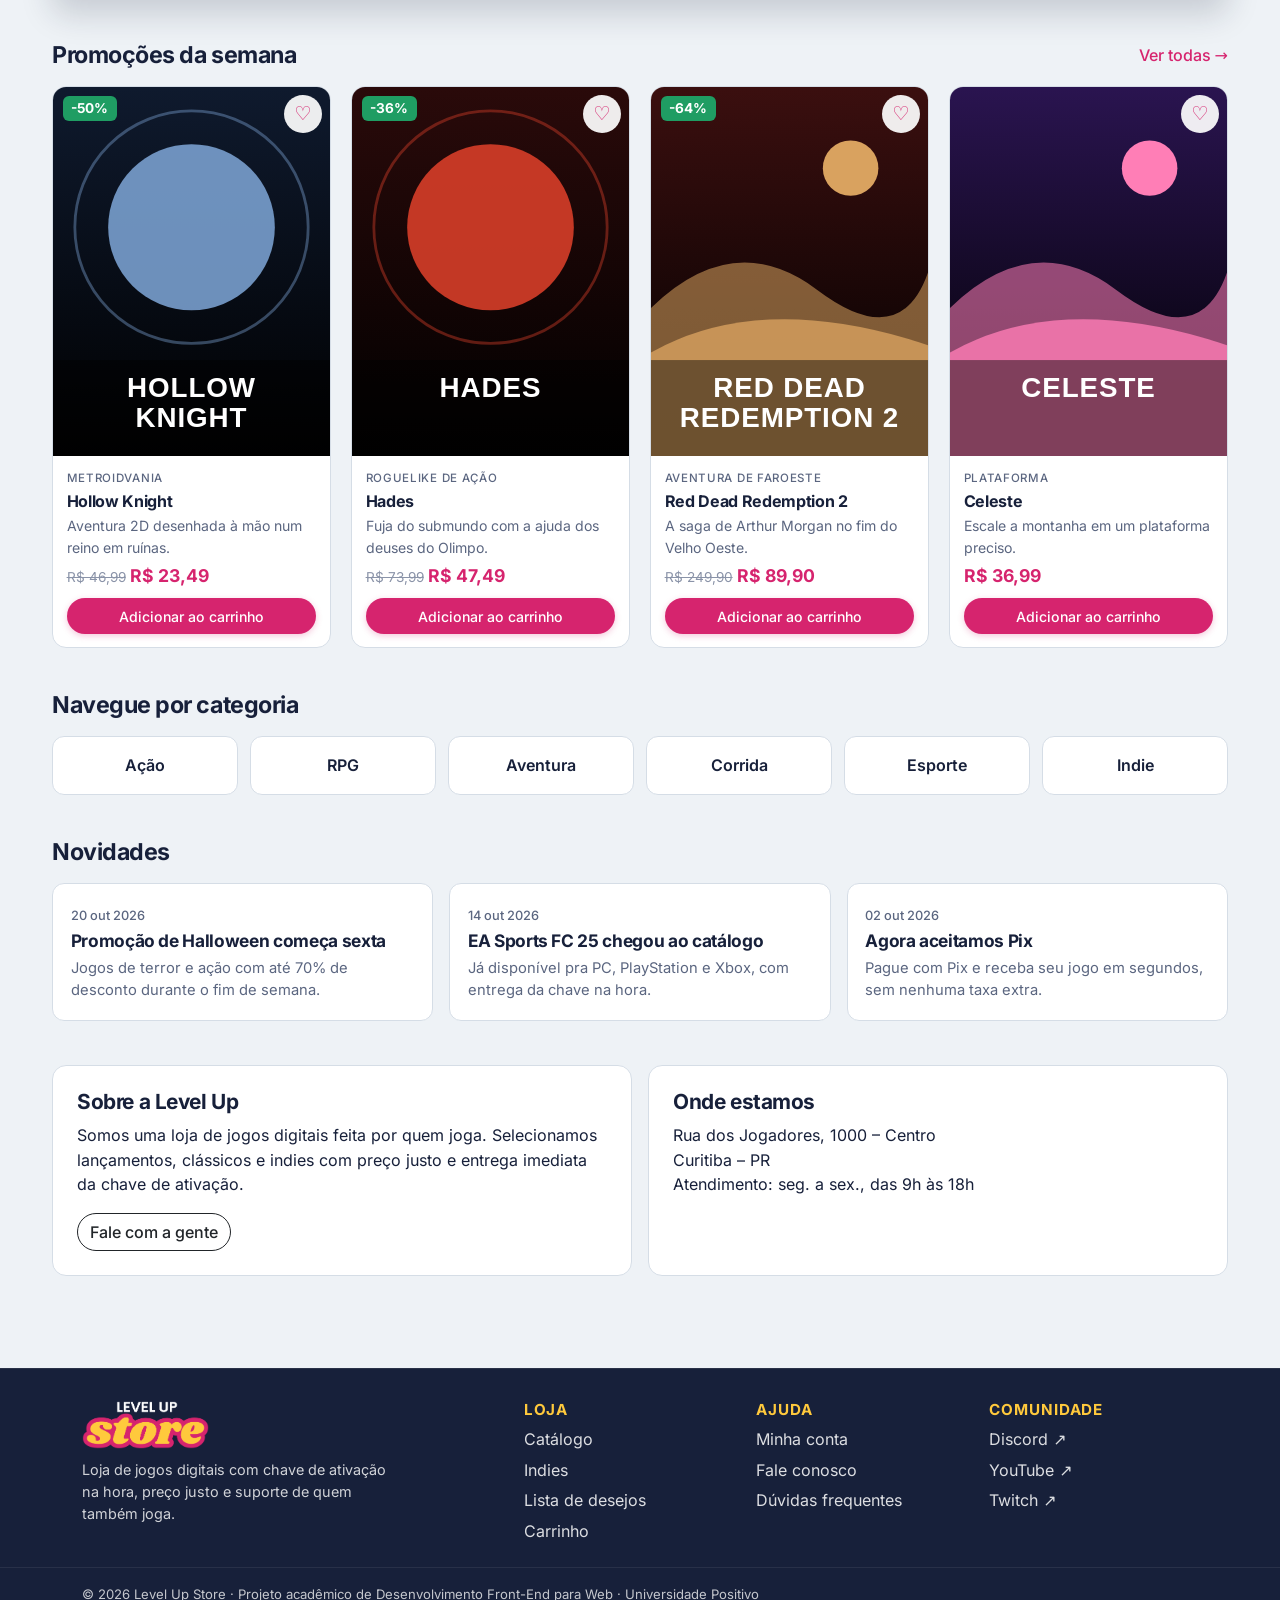
==== commit c2305978: "style/ fonte inter e visual mais sóbrio" ====
--- a/index.html
+++ b/index.html
@@ -6,7 +6,7 @@
   <meta name="description" content="Level Up Store: loja de jogos digitais para PC e console.">
   <title>Início | Level Up Store</title>
   <link rel="stylesheet" href="css/bootstrap.min.css">
-  <link rel="stylesheet" href="css/style.css">
+  <link rel="stylesheet" href="css/style.css?v=2">
   <style>
     #destaques-laterais .mini-capa {
       width: 64px;
@@ -299,9 +299,9 @@
         <p>Somos uma loja de jogos digitais feita por quem joga. Selecionamos lançamentos, clássicos e indies com preço justo e entrega imediata da chave de ativação.</p>
         <a class="btn btn-outline-dark" href="contato.html">Fale com a gente</a>
       </article>
-      <article class="bloco-info" style="border-left-color: var(--accent);">
+      <article class="bloco-info">
         <h2>Onde estamos</h2>
-        <address>
+        <address style="font-style: normal; margin-bottom: 0;">
           Rua dos Jogadores, 1000 – Centro<br>
           Curitiba – PR<br>
           Atendimento: seg. a sex., das 9h às 18h
@@ -348,7 +348,7 @@
   </footer>
 
   <script src="js/bootstrap.bundle.min.js"></script>
-  <script src="js/dados.js"></script>
-  <script src="js/script.js"></script>
+  <script src="js/dados.js?v=2"></script>
+  <script src="js/script.js?v=2"></script>
 </body>
 </html>
--- a/css/style.css
+++ b/css/style.css
@@ -1,327 +1,1859 @@
-/* =========================================
-   CORES DO SITE
-   Para mudar a paleta, altere só aqui.
-   ========================================= */
+/*
+  Level Up Store - folha de estilo principal
+  Paleta: azul-marinho (--ink), rosa (--accent) e amarelo (--sun), com fonte Inter.
+  Layout mobile-first com pontos de quebra em 410px (iPhone), 729px (iPad) e 990px (desktop).
+*/
+
+@font-face {
+  font-family: "Inter";
+  src: url("../fonts/inter-latin-400-normal.woff2") format("woff2");
+  font-weight: 400;
+  font-display: swap;
+}
+
+@font-face {
+  font-family: "Inter";
+  src: url("../fonts/inter-latin-500-normal.woff2") format("woff2");
+  font-weight: 500;
+  font-display: swap;
+}
+
+@font-face {
+  font-family: "Inter";
+  src: url("../fonts/inter-latin-600-normal.woff2") format("woff2");
+  font-weight: 600;
+  font-display: swap;
+}
+
+@font-face {
+  font-family: "Inter";
+  src: url("../fonts/inter-latin-700-normal.woff2") format("woff2");
+  font-weight: 700;
+  font-display: swap;
+}
+
 :root {
-  --bg: #E9EEF2;      /* fundo da página */
-  --ink: #17203A;     /* azul-marinho: textos, cabeçalho e rodapé */
-  --accent: #D6246E;  /* rosa: botões, preços e carrinho */
-  --sun: #FFC93C;     /* amarelo: destaques, capas e foco do teclado */
-  --card: #fff;       /* fundo dos cards */
-  --line: #C9D3DC;    /* cor das bordas */
-}
-
-/* =========================================
-   BASE (vale para o site inteiro)
-   ========================================= */
+  --bg: #EEF2F6;
+  --ink: #17203A;
+  --ink-2: #26325A;
+  --accent: #D6246E;
+  --accent-escuro: #B01A59;
+  --sun: #FFC93C;
+  --card: #FFFFFF;
+  --line: #D5DDE6;
+  --muted: #5B6680;
+  --verde: #1F9D63;
+  --raio: 14px;
+  --sombra: 0 6px 18px rgba(23, 32, 58, 0.08);
+  --sombra-forte: 0 16px 32px rgba(23, 32, 58, 0.18);
+  --bs-body-font-family: "Inter", "Segoe UI", system-ui, sans-serif;
+}
+
 * {
-  box-sizing: border-box; /* padding não aumenta o tamanho dos elementos */
+  box-sizing: border-box;
+}
+
+html {
+  scroll-behavior: smooth;
 }
 
 body {
   margin: 0;
-  font-family: "Segoe UI", system-ui, sans-serif;
+  font-family: "Inter", "Segoe UI", system-ui, sans-serif;
   background: var(--bg);
   color: var(--ink);
-  line-height: 1.5;
+  line-height: 1.55;
+}
+
+img {
+  max-width: 100%;
+  display: block;
 }
 
 a {
-  color: inherit; /* links usam a cor do texto ao redor */
-}
-
-main {
-  max-width: 1100px;     /* largura máxima do conteúdo */
-  margin: 0 auto;        /* centraliza */
-  padding: 2rem 1.25rem;
-}
-
-h1 {
-  font-size: 2.2rem;
-  margin: 0 0 1rem;
-}
-
-section {
-  margin-bottom: 2.5rem; /* espaço entre as seções */
-}
-
-/* =========================================
-   CABEÇALHO (header com a classe "topo")
-   ========================================= */
-.topo {
-  display: flex;
+  color: var(--accent);
+  transition: color 0.2s;
+}
+
+a:hover {
+  color: var(--accent-escuro);
+}
+
+h1,
+h2,
+h3 {
+  font-weight: 700;
+  line-height: 1.2;
+  letter-spacing: -0.02em;
+}
+
+.envoltorio {
+  width: 100%;
+  max-width: 1200px;
+  margin: 0 auto;
+  padding-left: 16px;
+  padding-right: 16px;
+}
+
+.conteudo {
+  max-width: 1200px;
+  padding-top: 1.5rem;
+  padding-bottom: 3rem;
+}
+
+.conteudo > section {
+  margin-bottom: 2.75rem;
+}
+
+@keyframes subir {
+  from {
+    opacity: 0;
+    transform: translateY(18px);
+  }
+  to {
+    opacity: 1;
+    transform: translateY(0);
+  }
+}
+
+@keyframes pulsar {
+  0% {
+    transform: scale(1);
+  }
+  40% {
+    transform: scale(1.35);
+  }
+  100% {
+    transform: scale(1);
+  }
+}
+
+@keyframes entrar-aviso {
+  from {
+    opacity: 0;
+    transform: translateX(40px);
+  }
+  to {
+    opacity: 1;
+    transform: translateX(0);
+  }
+}
+
+@keyframes estourar {
+  0% {
+    transform: scale(0);
+  }
+  70% {
+    transform: scale(1.15);
+  }
+  100% {
+    transform: scale(1);
+  }
+}
+
+.revelar {
+  animation: subir 0.6s ease both;
+}
+
+.revelar:nth-of-type(2) {
+  animation-delay: 0.08s;
+}
+
+.revelar:nth-of-type(3) {
+  animation-delay: 0.16s;
+}
+
+.revelar:nth-of-type(4) {
+  animation-delay: 0.24s;
+}
+
+.pulsar {
+  animation: pulsar 0.45s ease;
+}
+
+.topo-site {
+  background: linear-gradient(180deg, var(--ink) 0%, var(--ink-2) 100%);
+  color: #fff;
+  position: relative;
+  z-index: 100;
+}
+
+.topo-marca {
+  display: flex;
+  flex-direction: column;
+  align-items: flex-start;
+  gap: 0.25rem;
+  padding-top: 0.9rem;
+  padding-bottom: 0.6rem;
+}
+
+.logo {
+  display: inline-block;
+  transition: transform 0.25s;
+}
+
+.logo:hover {
+  transform: scale(1.04) rotate(-1deg);
+}
+
+.logo img {
+  height: 54px;
+  width: auto;
+}
+
+.tagline {
+  margin: 0;
+  font-size: 0.88rem;
+  color: var(--sun);
+}
+
+.menu-principal {
+  border-top: 1px solid rgba(255, 255, 255, 0.1);
+  padding-top: 0.35rem;
+  padding-bottom: 0.35rem;
+}
+
+.menu-principal .container-xl {
+  gap: 0.5rem;
+}
+
+.menu-principal .nav-link {
+  color: #fff;
+  font-weight: 500;
+  position: relative;
+  padding-left: 0.75rem;
+  padding-right: 0.75rem;
+}
+
+.menu-principal .nav-link::after {
+  content: "";
+  position: absolute;
+  left: 0.75rem;
+  right: 0.75rem;
+  bottom: 0.2rem;
+  height: 3px;
+  border-radius: 3px;
+  background: var(--sun);
+  transform: scaleX(0);
+  transform-origin: left;
+  transition: transform 0.25s ease;
+}
+
+.menu-principal .nav-link:hover,
+.menu-principal .nav-link.active,
+.menu-principal .nav-link.show {
+  color: var(--sun);
+}
+
+.menu-principal .nav-link:hover::after,
+.menu-principal .nav-link.active::after {
+  transform: scaleX(1);
+}
+
+.menu-principal .dropdown-menu {
+  border: 0;
+  border-radius: 10px;
+  box-shadow: var(--sombra-forte);
+  padding: 0.4rem;
+}
+
+.menu-principal .dropdown-item {
+  border-radius: 6px;
+}
+
+.menu-principal .dropdown-item:hover {
+  background: var(--sun);
+  color: var(--ink);
+}
+
+.acoes-topo {
+  display: flex;
+  gap: 0.5rem;
   align-items: center;
-  gap: 1.5rem;
-  flex-wrap: wrap;       /* no celular os itens quebram de linha */
-  padding: 1rem 2rem;
+  padding: 0.5rem 0;
+}
+
+.btn {
+  font-weight: 500;
+  border-radius: 99px;
+  transition: transform 0.15s ease, box-shadow 0.2s ease, background-color 0.2s, filter 0.2s;
+}
+
+.btn:active {
+  transform: scale(0.97);
+}
+
+.btn-loja {
+  background: var(--accent);
+  color: #fff;
+  border: 0;
+  box-shadow: 0 2px 6px rgba(214, 36, 110, 0.25);
+}
+
+.btn-loja:hover,
+.btn-loja:focus-visible {
+  background: var(--accent);
+  color: #fff;
+  transform: translateY(-2px);
+  box-shadow: 0 6px 16px rgba(214, 36, 110, 0.3);
+}
+
+.btn-loja:active {
+  transform: translateY(0);
+}
+
+.btn-outline-dark:hover {
   background: var(--ink);
-  color: #fff;
-}
-
-/* Logo: a margem automática à direita empurra o menu e o carrinho para o lado direito */
-.logo {
-  display: block;
-  line-height: 0;
-  margin-right: auto;
-}
-
-.logo img {
-  display: block;
-  height: 76px;          /* altere aqui para aumentar ou diminuir a logo */
-  width: auto;           /* mantém a proporção */
-}
-
-/* Menu de navegação */
-.topo nav {
-  display: flex;
-  gap: 1rem;
-}
-
-.topo nav a {
-  text-decoration: none;
-  padding: 0.2rem 0;
-  border-bottom: 2px solid transparent;
-}
-
-/* Link da página atual (class="on") e hover ganham sublinhado amarelo */
-.topo nav a.on,
-.topo nav a:hover {
-  border-color: var(--sun);
-}
-
-/* Botão do carrinho com o contador */
-.carrinho {
-  background: var(--accent);
-  padding: 0.4rem 0.9rem;
-  border-radius: 99px;   /* formato de pílula */
-  text-decoration: none;
-  font-weight: 600;
-}
-
-/* =========================================
-   BANNER DA PÁGINA INICIAL
-   ========================================= */
-.hero {
-  background: var(--ink);
-  color: #fff;
-  padding: 3.5rem 2rem;
-  border-radius: 12px;
-  border-left: 12px solid var(--sun); /* faixa amarela na lateral */
-}
-
-.hero h1 {
-  font-size: 2.8rem;
-  max-width: 14ch;       /* limita a largura do título */
-}
-
-/* =========================================
-   BOTÕES
-   ========================================= */
-.btn,
-button {
+  border-color: var(--ink);
+}
+
+.badge {
   display: inline-block;
-  background: var(--accent);
-  color: #fff;
-  border: 0;
-  padding: 0.65rem 1.1rem;
-  border-radius: 8px;
+}
+
+.botao {
+  display: inline-flex;
+  align-items: center;
+  justify-content: center;
+  gap: 0.4rem;
   font: inherit;
-  font-weight: 600;
+  font-weight: 500;
+  border: 2px solid transparent;
+  border-radius: 99px;
+  padding: 0.45rem 1.1rem;
   cursor: pointer;
   text-decoration: none;
-}
-
-/* Botão secundário (só com contorno) */
-.btn.sec {
-  background: transparent;
+  transition: transform 0.15s ease, box-shadow 0.2s ease, background-color 0.2s, color 0.2s;
+}
+
+.botao:active {
+  transform: scale(0.97);
+}
+
+.botao-principal {
+  background: var(--accent);
+  color: #fff;
+  box-shadow: 0 2px 6px rgba(214, 36, 110, 0.25);
+}
+
+.botao-principal:hover {
+  color: #fff;
+  transform: translateY(-2px);
+  box-shadow: 0 6px 16px rgba(214, 36, 110, 0.3);
+}
+
+.botao-contorno-claro {
+  border-color: rgba(255, 255, 255, 0.7);
+  color: #fff;
+}
+
+.botao-contorno-claro:hover {
+  background: #fff;
   color: var(--ink);
-  border: 2px solid var(--ink);
-}
-
-/* Efeito ao passar o mouse: clareia um pouco */
-button:hover,
-.btn:hover {
-  filter: brightness(1.1);
-}
-
-/* Contorno amarelo ao navegar pelo teclado (acessibilidade) */
-:focus-visible {
-  outline: 3px solid var(--sun);
-  outline-offset: 2px;
-}
-
-/* =========================================
-   GRADE E CARDS DE JOGOS
-   ========================================= */
-/* Cria colunas automáticas: cada card tem no mínimo 210px */
-.grade {
-  display: grid;
-  grid-template-columns: repeat(auto-fill, minmax(210px, 1fr));
-  gap: 1.25rem;
-}
-
-.card {
+}
+
+.botao-texto {
+  background: none;
+  color: var(--accent);
+  padding: 0.2rem 0.4rem;
+}
+
+.botao-texto:hover {
+  text-decoration: underline;
+}
+
+.botao-grande {
+  padding: 0.75rem 1.6rem;
+  font-size: 1.1rem;
+}
+
+.botao-cheio {
+  width: 100%;
+}
+
+.contador {
+  background: var(--sun);
+  color: var(--ink);
+  border-radius: 99px;
+  padding: 0 0.5rem;
+  font-size: 0.8rem;
+  font-weight: 700;
+}
+
+.menu-puro {
+  border-top: 1px solid rgba(255, 255, 255, 0.1);
+}
+
+.menu-puro-linha {
+  display: flex;
+  flex-wrap: wrap;
+  align-items: center;
+  justify-content: space-between;
+  gap: 0.5rem;
+  padding-top: 0.4rem;
+  padding-bottom: 0.4rem;
+}
+
+.menu-toggle {
+  background: none;
+  color: #fff;
+  border: 1px solid rgba(255, 255, 255, 0.4);
+  border-radius: 8px;
+  padding: 0.4rem 0.8rem;
+  font: inherit;
+  cursor: pointer;
+}
+
+.menu-toggle:hover {
+  border-color: var(--sun);
+  color: var(--sun);
+}
+
+.menu-links {
+  list-style: none;
+  margin: 0;
+  padding: 0;
+  width: 100%;
+  display: none;
+  flex-direction: column;
+  order: 3;
+}
+
+.menu-links.aberto {
+  display: flex;
+}
+
+.menu-links a,
+.submenu > span {
+  display: block;
+  color: #fff;
+  text-decoration: none;
+  font-weight: 500;
+  padding: 0.5rem 0.75rem;
+  border-radius: 6px;
+  transition: color 0.2s, background-color 0.2s;
+}
+
+.menu-links a:hover,
+.menu-links a.ativo {
+  color: var(--sun);
+  background: rgba(255, 255, 255, 0.06);
+}
+
+.submenu ul {
+  list-style: none;
+  padding-left: 1rem;
+  margin: 0;
+}
+
+.cabecalho-pagina {
+  background: linear-gradient(120deg, var(--ink) 0%, var(--ink-2) 100%);
+  color: #fff;
+  border-radius: var(--raio);
+  padding: 1.5rem;
+}
+
+.cabecalho-pagina h1 {
+  font-size: 1.9rem;
+  margin: 0.2rem 0 0.4rem;
+}
+
+.cabecalho-pagina p {
+  margin: 0;
+  opacity: 0.85;
+}
+
+.cabecalho-pagina .breadcrumb,
+.migalhas {
+  margin: 0;
+  font-size: 0.85rem;
+  --bs-breadcrumb-divider-color: rgba(255, 255, 255, 0.5);
+  --bs-breadcrumb-item-active-color: var(--sun);
+}
+
+.cabecalho-pagina a {
+  color: #fff;
+}
+
+.migalhas {
+  list-style: none;
+  padding: 0;
+  display: flex;
+  gap: 0.5rem;
+}
+
+.migalhas li + li::before {
+  content: "/";
+  margin-right: 0.5rem;
+  opacity: 0.5;
+}
+
+.migalhas li[aria-current] {
+  color: var(--sun);
+}
+
+.vitrine {
+  display: grid;
+  grid-template-columns: 1fr;
+  gap: 1rem;
+}
+
+.destaque-principal {
+  border-radius: var(--raio);
+  overflow: hidden;
+  box-shadow: var(--sombra-forte);
+}
+
+.destaque-principal .carousel-item img {
+  height: 280px;
+  object-fit: cover;
+}
+
+.destaque-principal .carousel-item::after {
+  content: "";
+  position: absolute;
+  inset: 0;
+  background: linear-gradient(90deg, rgba(10, 14, 28, 0.85) 0%, rgba(10, 14, 28, 0.2) 70%);
+}
+
+.carousel-caption {
+  left: 10%;
+  right: 10%;
+  bottom: 2rem;
+  z-index: 2;
+}
+
+.carousel-caption h1,
+.carousel-caption .h1 {
+  font-size: 1.8rem;
+  font-weight: 700;
+}
+
+.carousel-caption p {
+  display: none;
+  max-width: 42ch;
+}
+
+.carousel-control-prev,
+.carousel-control-next {
+  z-index: 3;
+  width: 8%;
+}
+
+.carousel-indicators {
+  z-index: 3;
+}
+
+.selo {
+  display: inline-block;
+  background: var(--sun);
+  color: var(--ink);
+  font-weight: 600;
+  font-size: 0.75rem;
+  padding: 0.15rem 0.6rem;
+  border-radius: 6px;
+  margin-bottom: 0.5rem;
+  text-transform: uppercase;
+  letter-spacing: 0.04em;
+}
+
+.destaques-laterais {
+  display: flex;
+  flex-direction: column;
+  gap: 0.6rem;
+}
+
+.titulo-lateral {
+  font-size: 1rem;
+  margin: 0;
+  text-transform: uppercase;
+  letter-spacing: 0.06em;
+  color: var(--muted);
+}
+
+.mini-destaque {
+  display: flex;
+  align-items: center;
+  gap: 0.9rem;
   background: var(--card);
   border: 1px solid var(--line);
-  border-radius: 10px;
-  padding: 1rem;
-  display: flex;
-  flex-direction: column; /* itens um embaixo do outro */
-  gap: 0.4rem;
-}
-
-/* Espaço da capa do jogo (troque por <img> quando tiver imagens) */
-.capa {
-  aspect-ratio: 3 / 4;    /* formato de capa vertical */
-  background: var(--sun);
-  display: grid;
-  place-items: center;    /* centraliza a letra/imagem */
-  font-size: 3rem;
-  font-weight: 800;
+  border-radius: 12px;
+  padding: 0.6rem;
+  color: var(--ink);
+  text-decoration: none;
+  transition: transform 0.2s, border-color 0.2s, box-shadow 0.2s;
+}
+
+.mini-destaque:hover {
+  color: var(--ink);
+  transform: translateX(4px);
+  border-color: var(--accent);
+  box-shadow: var(--sombra);
+}
+
+.mini-destaque span {
+  display: flex;
+  flex-direction: column;
+}
+
+.mini-destaque small {
+  color: var(--accent);
+  font-weight: 500;
+}
+
+.vantagens {
+  display: grid;
+  grid-template-columns: 1fr;
+  gap: 0.75rem;
+}
+
+.vantagem {
+  display: flex;
+  align-items: center;
+  gap: 0.8rem;
+  background: var(--card);
+  border-radius: 12px;
+  padding: 0.9rem 1rem;
+  border: 1px solid var(--line);
+}
+
+.vantagem-icone {
+  font-size: 1.5rem;
+  width: 46px;
+  height: 46px;
+  display: grid;
+  place-items: center;
+  background: var(--bg);
+  border-radius: 50%;
+  flex-shrink: 0;
+}
+
+.vantagem div {
+  display: flex;
+  flex-direction: column;
+}
+
+.vantagem small {
+  color: var(--muted);
+}
+
+.titulo-secao {
+  display: flex;
+  justify-content: space-between;
+  align-items: center;
+  flex-wrap: wrap;
+  gap: 0.5rem;
+  margin-bottom: 1rem;
+}
+
+.titulo-secao h2 {
+  font-size: 1.45rem;
+  margin: 0;
+}
+
+.titulo-secao a {
+  font-weight: 500;
+  text-decoration: none;
+}
+
+.grade-jogos {
+  display: grid;
+  grid-template-columns: repeat(2, 1fr);
+  gap: 0.75rem;
+}
+
+.card-jogo {
+  display: flex;
+  flex-direction: column;
+  background: var(--card);
+  border: 1px solid var(--line);
+  border-radius: var(--raio);
+  overflow: hidden;
+  transition: transform 0.25s ease, box-shadow 0.25s ease, border-color 0.25s;
+  animation: subir 0.5s ease both;
+}
+
+.card-jogo:hover {
+  transform: translateY(-6px);
+  box-shadow: var(--sombra-forte);
+  border-color: var(--accent);
+}
+
+.card-jogo-capa {
+  position: relative;
+  overflow: hidden;
+}
+
+.card-jogo-capa img {
+  width: 100%;
+  aspect-ratio: 3 / 4;
+  object-fit: cover;
+  border-radius: 0;
+  transition: transform 0.4s ease;
+}
+
+.card-jogo:hover .card-jogo-capa img {
+  transform: scale(1.06);
+}
+
+.selo-desconto {
+  position: absolute;
+  top: 0.6rem;
+  left: 0.6rem;
+  background: var(--verde);
+  color: #fff;
+  font-weight: 700;
+  font-size: 0.85rem;
+  padding: 0.1rem 0.55rem;
   border-radius: 6px;
 }
 
-/* Capa maior, usada na página de detalhe do jogo */
-.capa.grande {
-  width: 260px;
-}
-
-.card h3 {
-  margin: 0.3rem 0 0;
-  font-size: 1.05rem;
+.selo-desconto.estatico {
+  position: static;
+  vertical-align: middle;
+}
+
+.botao-desejo {
+  position: absolute;
+  top: 0.5rem;
+  right: 0.5rem;
+  width: 38px;
+  height: 38px;
+  border: 0;
+  border-radius: 50%;
+  background: rgba(255, 255, 255, 0.92);
+  color: var(--accent);
+  font-size: 1.2rem;
+  line-height: 1;
+  cursor: pointer;
+  transition: transform 0.2s, background-color 0.2s, color 0.2s;
+}
+
+.botao-desejo:hover {
+  transform: scale(1.12);
+}
+
+.botao-desejo.ativo {
+  background: var(--accent);
+  color: #fff;
+}
+
+.botao-desejo-texto.ativo {
+  background: var(--accent);
+  border-color: var(--accent);
+  color: #fff;
+}
+
+.card-jogo-corpo {
+  display: flex;
+  flex-direction: column;
+  gap: 0.25rem;
+  padding: 0.85rem;
+  flex: 1;
+}
+
+.card-jogo-corpo h3 {
+  font-size: 1rem;
+  margin: 0;
+}
+
+.card-jogo-corpo h3 a {
+  color: var(--ink);
+  text-decoration: none;
+}
+
+.card-jogo-corpo h3 a:hover {
+  color: var(--accent);
+}
+
+.card-jogo-texto {
+  display: none;
+  font-size: 0.88rem;
+  color: var(--muted);
+  margin: 0;
+}
+
+.card-jogo-corpo .preco {
+  margin-top: auto;
+}
+
+.card-jogo-corpo .btn,
+.card-jogo-corpo .botao {
+  font-size: 0.88rem;
+  padding: 0.45rem 0.6rem;
+}
+
+.genero {
+  color: var(--muted);
+  text-transform: uppercase;
+  font-size: 0.72rem;
+  letter-spacing: 0.06em;
+  font-weight: 500;
 }
 
 .preco {
   font-weight: 700;
   color: var(--accent);
-  font-size: 1.15rem;
-  margin: 0.2rem 0;
-}
-
-/* Botões de categoria da página inicial */
+  font-size: 1.1rem;
+  margin: 0.3rem 0;
+}
+
+.preco s,
+.detalhe-preco s {
+  color: #8A93A8;
+  font-weight: 400;
+  font-size: 0.85rem;
+}
+
+.faixa-cupom {
+  display: flex;
+  flex-direction: column;
+  align-items: flex-start;
+  gap: 1rem;
+  background: linear-gradient(110deg, var(--accent) 0%, #8E1A73 100%);
+  color: #fff;
+  border-radius: var(--raio);
+  padding: 1.75rem;
+  box-shadow: var(--sombra-forte);
+}
+
+.faixa-cupom h2 {
+  font-size: 1.7rem;
+  margin: 0 0 0.3rem;
+}
+
+.faixa-cupom p {
+  margin: 0;
+}
+
+.categorias {
+  display: grid;
+  grid-template-columns: repeat(2, 1fr);
+  gap: 0.75rem;
+}
+
 .cat {
   background: var(--card);
-  border: 2px solid var(--ink);
-  border-radius: 10px;
+  border: 1px solid var(--line);
+  border-radius: 12px;
+  padding: 1rem;
+  text-align: center;
+  font-weight: 600;
+  color: var(--ink);
+  text-decoration: none;
+  transition: background-color 0.2s, color 0.2s, transform 0.2s;
+}
+
+.cat:hover {
+  background: var(--ink);
+  border-color: var(--ink);
+  color: #fff;
+  transform: translateY(-3px);
+}
+
+.noticias {
+  display: grid;
+  grid-template-columns: 1fr;
+  gap: 1rem;
+}
+
+.noticia {
+  background: var(--card);
+  border-radius: 12px;
+  padding: 1.1rem;
+  border: 1px solid var(--line);
+  transition: transform 0.2s;
+}
+
+.noticia:hover {
+  transform: translateY(-3px);
+  border-color: var(--accent);
+}
+
+.noticia time {
+  font-size: 0.8rem;
+  color: var(--muted);
+  font-weight: 500;
+}
+
+.noticia h3 {
+  font-size: 1.08rem;
+  margin: 0.3rem 0;
+}
+
+.noticia p {
+  margin: 0;
+  font-size: 0.92rem;
+  color: var(--muted);
+}
+
+.sobre-local {
+  display: grid;
+  grid-template-columns: 1fr;
+  gap: 1rem;
+}
+
+.bloco-info {
+  background: var(--card);
+  border: 1px solid var(--line);
+  border-radius: var(--raio);
   padding: 1.5rem;
+}
+
+.bloco-info h2 {
+  font-size: 1.3rem;
+}
+
+.barra-filtros {
+  background: var(--card);
+  border-radius: var(--raio);
+  padding: 1rem;
+  box-shadow: var(--sombra);
+}
+
+.barra-filtros .form-label {
+  font-size: 0.8rem;
+  font-weight: 500;
+  color: var(--muted);
+  margin-bottom: 0.2rem;
+}
+
+.contagem {
+  margin: 0.75rem 0 0;
+  font-size: 0.9rem;
+  color: var(--muted);
+}
+
+.estado-vazio {
+  grid-column: 1 / -1;
   text-align: center;
+  background: var(--card);
+  border-radius: var(--raio);
+  padding: 3rem 1.5rem;
+  border: 2px dashed var(--line);
+}
+
+.detalhe-jogo {
+  display: flex;
+  flex-direction: column;
+  gap: 1.5rem;
+}
+
+.detalhe-capa {
+  width: 100%;
+  max-width: 300px;
+  border-radius: var(--raio);
+  box-shadow: var(--sombra-forte);
+}
+
+.detalhe-info h1 {
+  font-size: 2.2rem;
+  margin: 0.2rem 0 0.6rem;
+}
+
+.detalhe-plataformas .badge {
+  font-weight: 500;
+  margin-bottom: 0.25rem;
+}
+
+.detalhe-classificacao {
+  color: var(--muted);
+}
+
+.caixa-compra {
+  background: var(--card);
+  border-radius: var(--raio);
+  padding: 1.25rem;
+  box-shadow: var(--sombra);
+}
+
+.detalhe-preco {
+  font-size: 1.9rem;
+  color: var(--accent);
+  margin: 0;
+}
+
+.detalhe-entrega {
+  color: var(--verde);
+  font-weight: 500;
+}
+
+.midia-jogo {
+  display: grid;
+  grid-template-columns: 1fr;
+  gap: 1.5rem;
+}
+
+.midia-jogo h2 {
+  font-size: 1.35rem;
+}
+
+.midia-jogo video {
+  width: 100%;
+  border-radius: var(--raio);
+  background: #000;
+  box-shadow: var(--sombra-forte);
+}
+
+.trilha {
+  background: var(--ink);
+  color: #fff;
+  border-radius: var(--raio);
+  padding: 1.1rem;
+  margin-top: 1rem;
+}
+
+.trilha h3 {
+  font-size: 1.05rem;
+  color: var(--sun);
+  margin: 0 0 0.25rem;
+}
+
+.trilha p {
+  font-size: 0.9rem;
+  opacity: 0.85;
+}
+
+.trilha audio {
+  width: 100%;
+}
+
+.table-responsive {
+  position: relative;
+}
+
+.tabela-loja {
+  background: var(--card);
+  border-radius: var(--raio);
+  overflow: hidden;
+  margin: 0;
+}
+
+.tabela-loja thead th {
+  background: var(--ink);
+  color: #fff;
+  font-weight: 500;
+  border: 0;
+}
+
+.tabela-loja caption {
+  font-size: 0.85rem;
+}
+
+.avaliacoes {
+  display: grid;
+  grid-template-columns: 1fr;
+  gap: 1rem;
+}
+
+.avaliacao {
+  background: var(--card);
+  border-radius: 12px;
+  padding: 1.1rem;
+  margin: 0;
+  border: 1px solid var(--line);
+}
+
+.estrelas {
+  color: #F2A900;
+  font-size: 1.1rem;
+  margin: 0;
+  letter-spacing: 0.1em;
+}
+
+.avaliacao footer {
+  color: var(--muted);
+  font-size: 0.88rem;
+}
+
+.passos {
+  display: flex;
+  gap: 0.5rem;
+  margin-bottom: 1.5rem;
+}
+
+.passo {
+  flex: 1;
+  text-align: center;
+  font-size: 0.82rem;
+  font-weight: 500;
+  padding: 0.5rem;
+  border-radius: 99px;
+  background: var(--card);
+  color: var(--muted);
+  border: 2px solid var(--line);
+}
+
+.passo.ativo {
+  border-color: var(--accent);
+  color: var(--accent);
+}
+
+.passo.feito {
+  background: var(--verde);
+  border-color: var(--verde);
+  color: #fff;
+}
+
+.layout-compra {
+  display: grid;
+  grid-template-columns: 1fr;
+  gap: 1rem;
+  align-items: start;
+}
+
+.layout-compra > *,
+.layout-conta > * {
+  min-width: 0;
+}
+
+.painel {
+  border: 0;
+  border-radius: var(--raio);
+  box-shadow: var(--sombra);
+}
+
+fieldset.painel {
+  margin: 0;
+  padding: 0;
+}
+
+.item-carrinho {
+  display: flex;
+  align-items: center;
+  gap: 0.75rem;
+  min-width: 180px;
+}
+
+.item-carrinho img {
+  width: 48px;
+  border-radius: 6px;
+}
+
+.item-carrinho a {
+  color: var(--ink);
   font-weight: 700;
   text-decoration: none;
 }
 
-/* =========================================
-   CAMPOS DE FORMULÁRIO
-   ========================================= */
-input,
-select,
-textarea {
-  font: inherit;
-  padding: 0.55rem;
-  border: 1px solid var(--line);
-  border-radius: 6px;
-  background: #fff;
-  width: 100%;
-}
-
-/* =========================================
-   CATÁLOGO: BARRA DE BUSCA E FILTROS
-   ========================================= */
-.filtros {
-  display: flex;
+.item-carrinho small {
+  display: block;
+  color: var(--muted);
+}
+
+.controle-qtd {
+  display: flex;
+  align-items: center;
+  gap: 0.5rem;
+}
+
+.controle-qtd .btn {
+  width: 32px;
+  height: 32px;
+  padding: 0;
+}
+
+.linhas-resumo {
+  display: grid;
+  grid-template-columns: 1fr auto;
+  gap: 0.35rem;
+  margin-bottom: 1rem;
+}
+
+.linhas-resumo dd {
+  margin: 0;
+  text-align: right;
+}
+
+.linhas-resumo .total {
+  font-size: 1.3rem;
+  font-weight: 700;
+  border-top: 1px solid var(--line);
+  padding-top: 0.5rem;
+}
+
+.pequeno-aviso {
+  text-align: center;
+  font-size: 0.85rem;
+  color: var(--muted);
+  margin: 0.75rem 0 0;
+}
+
+.opcoes-pagamento {
+  display: grid;
+  grid-template-columns: 1fr;
+  gap: 0.6rem;
+}
+
+.opcao-pagamento {
+  display: flex;
+  align-items: center;
   gap: 0.75rem;
-  flex-wrap: wrap;
-  margin-bottom: 1.5rem;
-}
-
-/* Precisa vir DEPOIS da regra de input acima para sobrescrevê-la */
-.filtros input,
-.filtros select {
-  width: auto;
-  flex: 1;
-  min-width: 160px;
-}
-
-/* =========================================
-   PÁGINA DE DETALHE DO JOGO
-   ========================================= */
-.detalhe {
-  display: flex;
-  gap: 2rem;
-  flex-wrap: wrap;       /* no celular a capa fica em cima do texto */
-}
-
-/* =========================================
-   FORMULÁRIOS (login, cadastro, checkout, contato)
-   ========================================= */
-.form {
-  max-width: 460px;
-  display: grid;
+  border: 2px solid var(--line);
+  border-radius: 12px;
+  padding: 0.8rem 1rem;
+  cursor: pointer;
+  transition: border-color 0.2s, background-color 0.2s, transform 0.2s;
+}
+
+.opcao-pagamento:hover {
+  border-color: var(--accent);
+  transform: translateY(-2px);
+}
+
+.opcao-pagamento:has(input:checked) {
+  border-color: var(--accent);
+  background: #FDECF3;
+}
+
+.opcao-pagamento input {
+  accent-color: var(--accent);
+  width: 1.15rem;
+  height: 1.15rem;
+}
+
+.opcao-pagamento span {
+  display: flex;
+  flex-direction: column;
+}
+
+.opcao-pagamento small {
+  color: var(--muted);
+}
+
+.icone-sucesso {
+  width: 72px;
+  height: 72px;
+  margin: 0 auto 1rem;
+  border-radius: 50%;
+  background: var(--verde);
+  color: #fff;
+  font-size: 2.4rem;
+  display: grid;
+  place-items: center;
+  animation: estourar 0.5s ease both 0.2s;
+}
+
+.tela-acesso {
+  display: grid;
+  grid-template-columns: 1fr;
+  gap: 1.5rem;
+  align-items: center;
+  padding-top: 1rem;
+}
+
+.acesso-lado h1 {
+  font-size: 2rem;
+}
+
+.lista-beneficios {
+  list-style: none;
+  padding: 0;
+}
+
+.lista-beneficios li {
+  padding: 0.3rem 0 0.3rem 1.8rem;
+  position: relative;
+}
+
+.lista-beneficios li::before {
+  content: "✓";
+  position: absolute;
+  left: 0;
+  color: var(--verde);
+  font-weight: 700;
+}
+
+.layout-conta {
+  display: grid;
+  grid-template-columns: 1fr;
   gap: 1rem;
-}
-
-.form label {
-  display: grid;
-  gap: 0.25rem;
-  font-weight: 600;
-}
-
-fieldset {
-  border: 1px solid var(--line);
-  border-radius: 8px;
-  display: grid;
+  align-items: start;
+}
+
+.avatar {
+  width: 80px;
+  height: 80px;
+  margin: 0 auto 0.75rem;
+  border-radius: 50%;
+  background: var(--accent);
+  color: #fff;
+  font-size: 2.2rem;
+  font-weight: 700;
+  display: grid;
+  place-items: center;
+}
+
+.numeros-conta {
+  display: grid;
+  grid-template-columns: 1fr;
   gap: 0.75rem;
 }
 
-/* =========================================
-   CARRINHO
-   ========================================= */
-/* Cada linha de item no carrinho */
-.item {
-  display: flex;
-  justify-content: space-between; /* nome à esquerda, preço e botão à direita */
-  align-items: center;
-  background: #fff;
-  padding: 0.8rem 1rem;
-  border-radius: 8px;
-  margin-bottom: 0.5rem;
-}
-
-.total {
-  font-size: 1.3rem;
-}
-
-/* Perguntas frequentes (página de contato) */
-details {
-  background: #fff;
-  padding: 0.8rem 1rem;
-  border-radius: 8px;
-  margin-bottom: 0.5rem;
-}
-
-/* =========================================
-   RODAPÉ
-   ========================================= */
-.rodape {
-  display: flex;
-  gap: 1.5rem;
+.numero {
+  background: var(--card);
+  border-radius: 12px;
+  padding: 1rem;
+  box-shadow: var(--sombra);
+  display: flex;
+  flex-direction: column;
+}
+
+.numero strong {
+  font-size: 1.5rem;
+  color: var(--accent);
+}
+
+.numero span {
+  color: var(--muted);
+  font-size: 0.88rem;
+}
+
+.resumo-desejos {
+  display: flex;
   flex-wrap: wrap;
   justify-content: space-between;
-  padding: 1.5rem 2rem;
+  align-items: center;
+  gap: 0.75rem;
+  background: var(--card);
+  border-radius: var(--raio);
+  padding: 1rem 1.25rem;
+  box-shadow: var(--sombra);
+  margin-bottom: 1.25rem !important;
+}
+
+.resumo-desejos p {
+  margin: 0;
+}
+
+.layout-contato {
+  display: grid;
+  grid-template-columns: 1fr;
+  gap: 1.5rem;
+  align-items: start;
+}
+
+.formulario-puro {
+  display: grid;
+  gap: 1rem;
+  background: var(--card);
+  border-radius: var(--raio);
+  padding: 1.5rem;
+  box-shadow: var(--sombra);
+}
+
+.formulario-puro h2 {
+  font-size: 1.35rem;
+  margin: 0;
+}
+
+.campo {
+  display: flex;
+  flex-direction: column;
+  gap: 0.3rem;
+}
+
+.campo label {
+  font-weight: 500;
+}
+
+.formulario-puro input[type="text"],
+.formulario-puro input[type="email"],
+.formulario-puro select,
+.formulario-puro textarea {
+  font: inherit;
+  width: 100%;
+  padding: 0.6rem 0.8rem;
+  border: 2px solid var(--line);
+  border-radius: 10px;
+  background: #fff;
+  color: var(--ink);
+  transition: border-color 0.2s, box-shadow 0.2s;
+}
+
+.formulario-puro textarea {
+  resize: vertical;
+}
+
+.formulario-puro input[type="submit"] {
+  justify-self: start;
+  border: 0;
+}
+
+.contador-texto {
+  align-self: flex-end;
+  color: var(--muted);
+}
+
+input:hover,
+select:hover,
+textarea:hover,
+.form-control:hover,
+.form-select:hover {
+  border-color: var(--ink-2);
+}
+
+input:focus,
+select:focus,
+textarea:focus,
+.form-control:focus,
+.form-select:focus {
+  outline: none;
+  border-color: var(--sun);
+  box-shadow: 0 0 0 4px rgba(255, 201, 60, 0.35);
+}
+
+input:invalid:not(:placeholder-shown),
+textarea:invalid:not(:placeholder-shown),
+.form-control:invalid:not(:placeholder-shown) {
+  border-color: #DC3545;
+  background-color: #FFF5F6;
+}
+
+input:invalid:not(:placeholder-shown):focus,
+textarea:invalid:not(:placeholder-shown):focus {
+  box-shadow: 0 0 0 4px rgba(220, 53, 69, 0.2);
+}
+
+input:valid:not(:placeholder-shown):not([type="submit"]):not([type="radio"]):not([type="checkbox"]) {
+  border-color: var(--verde);
+}
+
+.canais {
   background: var(--ink);
   color: #fff;
-}
-
-/* =========================================
-   CELULAR (telas de até 600px)
-   ========================================= */
-@media (max-width: 600px) {
-  .topo {
-    padding: 1rem;
-  }
-  .hero h1 {
-    font-size: 2rem;
-  }
-  .capa.grande {
+  border-radius: var(--raio);
+  padding: 1.5rem;
+}
+
+.canais h2 {
+  font-size: 1.25rem;
+  color: var(--sun);
+}
+
+.lista-canais {
+  list-style: none;
+  padding: 0;
+  margin: 0;
+  display: grid;
+  gap: 0.9rem;
+}
+
+.lista-canais li {
+  display: flex;
+  flex-direction: column;
+}
+
+.lista-canais strong {
+  font-size: 0.8rem;
+  text-transform: uppercase;
+  letter-spacing: 0.06em;
+  opacity: 0.7;
+}
+
+.lista-canais a {
+  color: var(--sun);
+}
+
+.lista-mensagens {
+  list-style: none;
+  padding: 0;
+  margin: 0;
+  display: grid;
+  gap: 0.75rem;
+}
+
+.mensagem-enviada,
+.mensagem-vazia {
+  background: var(--card);
+  border-radius: 12px;
+  padding: 1rem 1.1rem;
+  box-shadow: var(--sombra);
+  animation: subir 0.4s ease both;
+}
+
+.mensagem-enviada p {
+  margin: 0.3rem 0;
+}
+
+.mensagem-enviada small,
+.mensagem-vazia {
+  color: var(--muted);
+}
+
+.mensagem-topo {
+  display: flex;
+  justify-content: space-between;
+  gap: 0.5rem;
+}
+
+.status-mensagem {
+  background: #E6F6EE;
+  color: var(--verde);
+  font-size: 0.78rem;
+  font-weight: 700;
+  border-radius: 99px;
+  padding: 0.1rem 0.6rem;
+}
+
+details {
+  background: var(--card);
+  border-radius: 12px;
+  padding: 0.9rem 1.1rem;
+  margin-bottom: 0.6rem;
+  box-shadow: var(--sombra);
+  transition: box-shadow 0.2s;
+}
+
+details[open] {
+  box-shadow: var(--sombra-forte);
+}
+
+summary {
+  font-weight: 700;
+  cursor: pointer;
+}
+
+summary:hover {
+  color: var(--accent);
+}
+
+details p {
+  margin: 0.6rem 0 0;
+  color: var(--muted);
+}
+
+.area-avisos {
+  position: fixed;
+  right: 1rem;
+  bottom: 1rem;
+  left: 1rem;
+  z-index: 2000;
+  display: grid;
+  gap: 0.5rem;
+  justify-items: end;
+}
+
+.aviso-loja {
+  display: flex;
+  align-items: center;
+  gap: 0.75rem;
+  max-width: 340px;
+  margin: 0;
+  padding: 0.8rem 1rem;
+  border-radius: 12px;
+  background: #fff;
+  color: var(--ink);
+  border: 1px solid var(--line);
+  box-shadow: var(--sombra-forte);
+  animation: entrar-aviso 0.35s ease both;
+  transition: opacity 0.4s, transform 0.4s;
+}
+
+.aviso-loja.saindo {
+  opacity: 0;
+  transform: translateX(40px);
+}
+
+.fechar-aviso {
+  margin-left: auto;
+  background: none;
+  border: 0;
+  font-size: 1.3rem;
+  line-height: 1;
+  color: var(--muted);
+  cursor: pointer;
+}
+
+.rodape-site {
+  background: var(--ink);
+  color: #fff;
+  border-top: 1px solid rgba(255, 255, 255, 0.08);
+}
+
+.rodape-colunas {
+  display: grid;
+  grid-template-columns: 1fr;
+  gap: 1.5rem;
+  padding-top: 2rem;
+  padding-bottom: 1.5rem;
+}
+
+.rodape-marca img {
+  height: 48px;
+  width: auto;
+  margin-bottom: 0.6rem;
+}
+
+.rodape-marca p {
+  font-size: 0.9rem;
+  opacity: 0.8;
+  max-width: 34ch;
+}
+
+.rodape-colunas h2 {
+  font-size: 0.95rem;
+  color: var(--sun);
+  text-transform: uppercase;
+  letter-spacing: 0.06em;
+}
+
+.rodape-colunas ul {
+  list-style: none;
+  padding: 0;
+  margin: 0;
+  display: grid;
+  gap: 0.35rem;
+}
+
+.rodape-colunas a {
+  color: #fff;
+  text-decoration: none;
+  opacity: 0.85;
+  transition: color 0.2s, opacity 0.2s, padding-left 0.2s;
+}
+
+.rodape-colunas a:hover {
+  color: var(--sun);
+  opacity: 1;
+  padding-left: 4px;
+}
+
+.rodape-base {
+  border-top: 1px solid rgba(255, 255, 255, 0.1);
+  padding: 1rem 0;
+  font-size: 0.82rem;
+  opacity: 0.75;
+}
+
+.rodape-base p {
+  margin: 0 auto;
+}
+
+@media (min-width: 410px) {
+  .grade-jogos {
+    gap: 1rem;
+  }
+
+  .categorias {
+    grid-template-columns: repeat(3, 1fr);
+  }
+
+  .vantagens {
+    grid-template-columns: repeat(2, 1fr);
+  }
+
+  .numeros-conta {
+    grid-template-columns: repeat(3, 1fr);
+  }
+
+  .opcoes-pagamento {
+    grid-template-columns: repeat(3, 1fr);
+  }
+
+  .opcao-pagamento {
+    flex-direction: column;
+    text-align: center;
+  }
+
+  .rodape-colunas {
+    grid-template-columns: repeat(2, 1fr);
+  }
+}
+
+@media (min-width: 729px) {
+  .topo-marca {
+    flex-direction: row;
+    align-items: center;
+    justify-content: space-between;
+  }
+
+  .logo img {
+    height: 66px;
+  }
+
+  .destaques-laterais {
+    flex-direction: row;
+    flex-wrap: wrap;
+    order: -1;
+  }
+
+  .titulo-lateral {
     width: 100%;
   }
-}
+
+  .mini-destaque {
+    flex: 1;
+  }
+
+  .destaque-principal .carousel-item img {
+    height: 360px;
+  }
+
+  .carousel-caption p {
+    display: block;
+  }
+
+  .carousel-caption h1,
+  .carousel-caption .h1 {
+    font-size: 2.6rem;
+  }
+
+  .grade-jogos {
+    grid-template-columns: repeat(3, 1fr);
+    gap: 1.25rem;
+  }
+
+  .card-jogo-texto {
+    display: block;
+  }
+
+  .faixa-cupom {
+    flex-direction: row;
+    align-items: center;
+    justify-content: space-between;
+    padding: 2rem 2.5rem;
+  }
+
+  .noticias,
+  .avaliacoes {
+    grid-template-columns: repeat(3, 1fr);
+  }
+
+  .cabecalho-pagina {
+    padding: 2rem 2.25rem;
+  }
+
+  .cabecalho-pagina h1 {
+    font-size: 2.4rem;
+  }
+
+  .detalhe-jogo {
+    flex-direction: row;
+    align-items: flex-start;
+  }
+
+  .detalhe-capa {
+    width: 260px;
+    flex-shrink: 0;
+  }
+
+  .detalhe-info {
+    flex: 1;
+  }
+
+  .tela-acesso {
+    grid-template-columns: 1fr 1fr;
+  }
+
+  .layout-contato {
+    grid-template-columns: 3fr 2fr;
+  }
+
+  .rodape-colunas {
+    grid-template-columns: 2fr 1fr 1fr 1fr;
+  }
+}
+
+@media (min-width: 990px) {
+  .vitrine {
+    grid-template-columns: 2fr 1fr;
+  }
+
+  .destaques-laterais {
+    flex-direction: column;
+    flex-wrap: nowrap;
+    order: 0;
+  }
+
+  .titulo-lateral {
+    width: auto;
+  }
+
+  .mini-destaque {
+    flex: 1;
+  }
+
+  .destaque-principal .carousel-item img {
+    height: 420px;
+  }
+
+  .vantagens {
+    grid-template-columns: repeat(4, 1fr);
+  }
+
+  .grade-jogos {
+    grid-template-columns: repeat(4, 1fr);
+  }
+
+  .grade-catalogo {
+    grid-template-columns: repeat(5, 1fr);
+  }
+
+  .categorias {
+    grid-template-columns: repeat(6, 1fr);
+  }
+
+  .sobre-local {
+    grid-template-columns: 1fr 1fr;
+  }
+
+  .midia-jogo {
+    grid-template-columns: 3fr 2fr;
+  }
+
+  .layout-compra {
+    grid-template-columns: 2fr 1fr;
+  }
+
+  .resumo-compra {
+    position: sticky;
+    top: 1rem;
+  }
+
+  .layout-conta {
+    grid-template-columns: 300px 1fr;
+  }
+
+  .menu-toggle {
+    display: none;
+  }
+
+  .menu-links {
+    display: flex;
+    flex-direction: row;
+    width: auto;
+    order: 0;
+    margin-right: auto;
+  }
+
+  .submenu {
+    position: relative;
+  }
+
+  .submenu ul {
+    display: none;
+    position: absolute;
+    top: 100%;
+    left: 0;
+    min-width: 170px;
+    padding: 0.4rem;
+    background: #fff;
+    border-radius: 10px;
+    box-shadow: var(--sombra-forte);
+  }
+
+  .submenu:hover ul,
+  .submenu:focus-within ul {
+    display: block;
+  }
+
+  .submenu ul a {
+    color: var(--ink);
+  }
+
+  .submenu ul a:hover {
+    background: var(--sun);
+    color: var(--ink);
+  }
+}
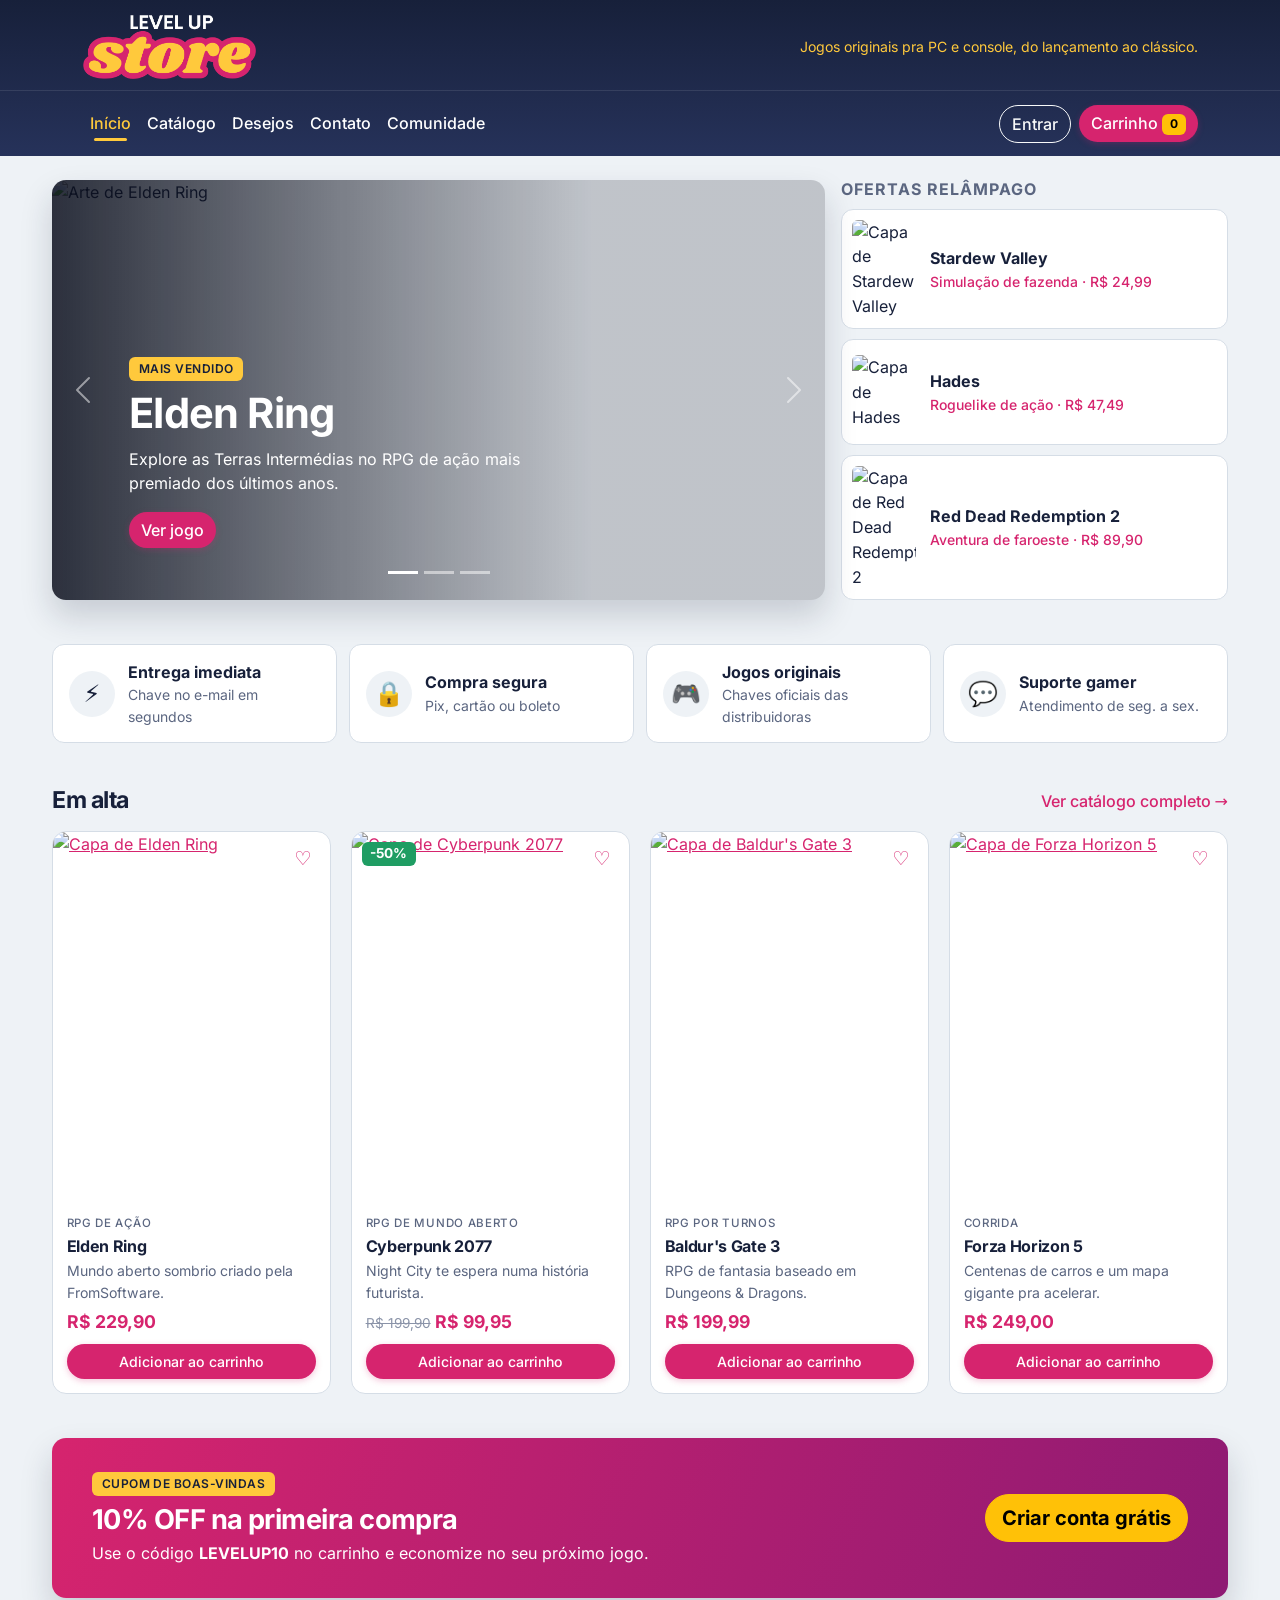
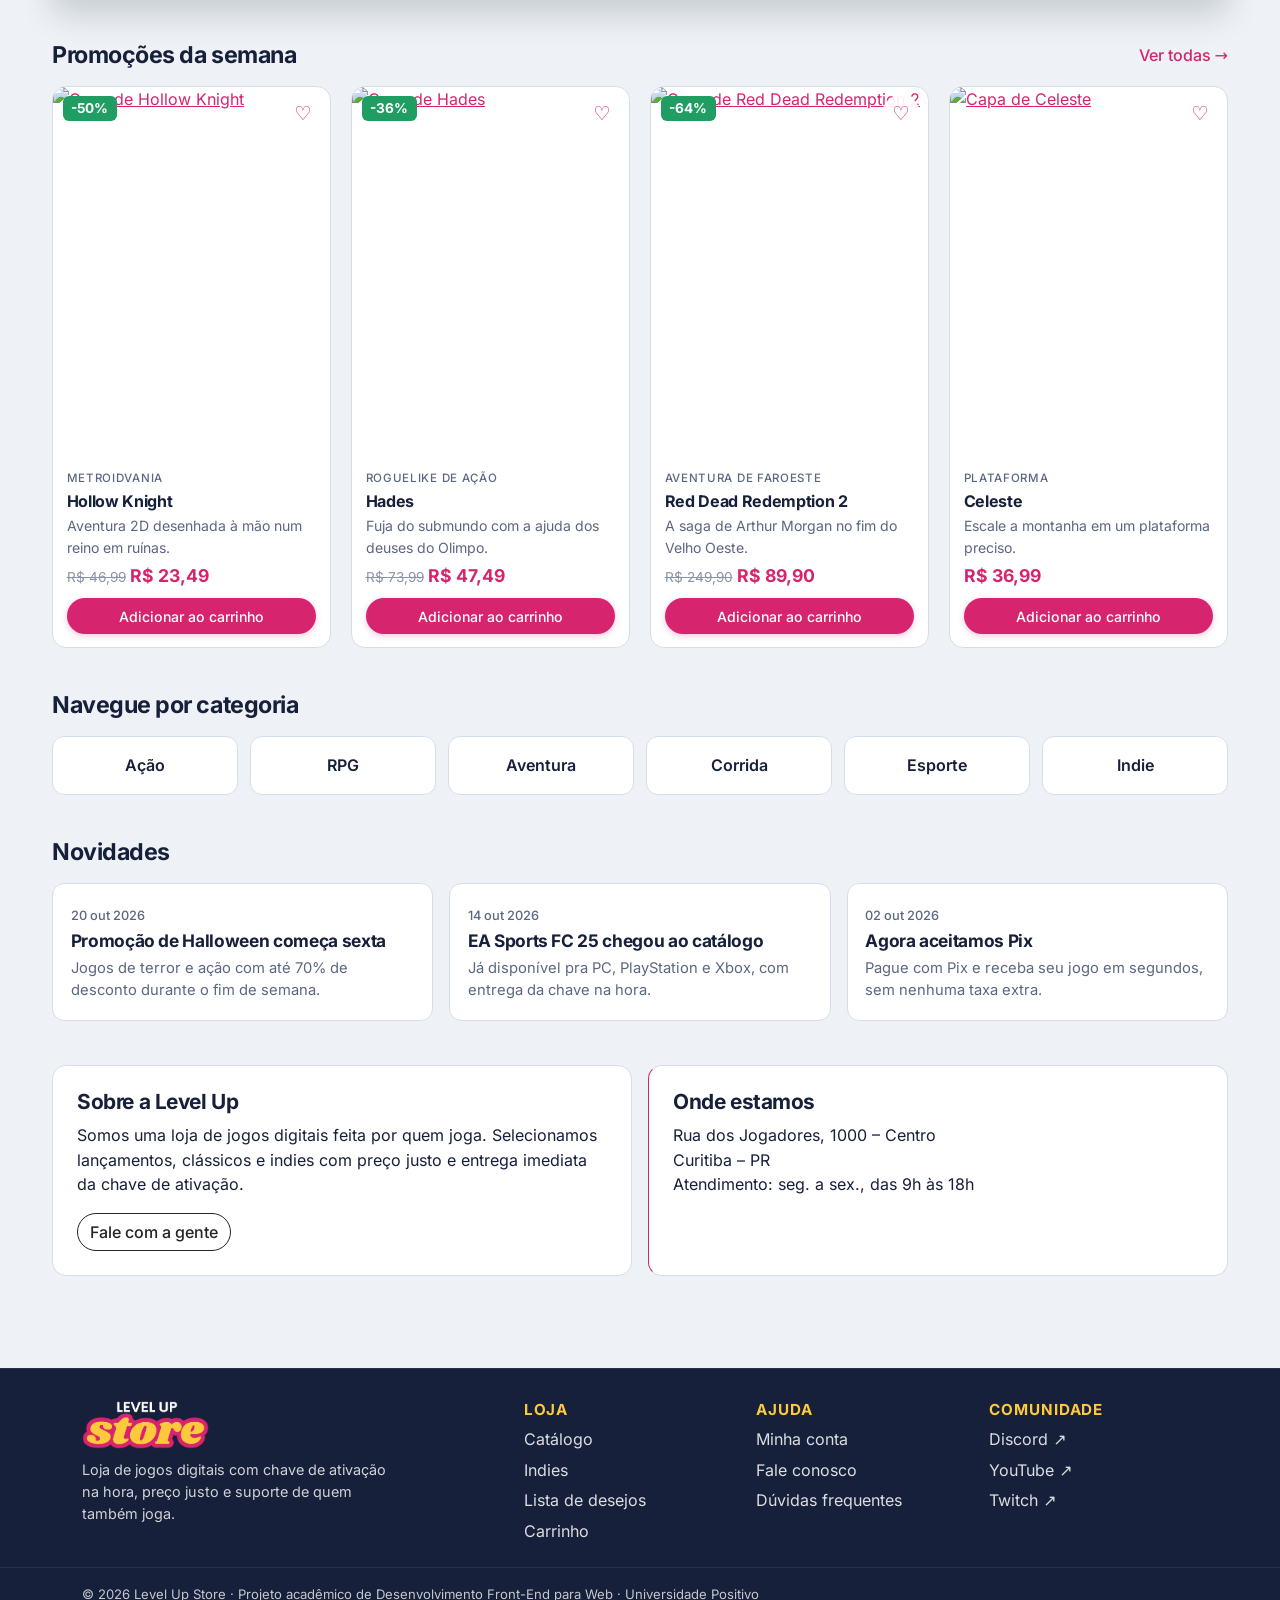
==== commit 98883894: "Add files via upload" ====
--- a/index.html
+++ b/index.html
@@ -6,7 +6,7 @@
   <meta name="description" content="Level Up Store: loja de jogos digitais para PC e console.">
   <title>Início | Level Up Store</title>
   <link rel="stylesheet" href="css/bootstrap.min.css">
-  <link rel="stylesheet" href="css/style.css?v=2">
+  <link rel="stylesheet" href="css/style.css">
   <style>
     #destaques-laterais .mini-capa {
       width: 64px;
@@ -60,7 +60,7 @@
         </div>
         <div class="carousel-inner">
         <div class="carousel-item active">
-          <img src="img/banners/elden-ring.svg" class="d-block w-100" alt="Arte de Elden Ring">
+          <img src="img/banners/elden-ring.jpg" class="d-block w-100" alt="Arte de Elden Ring">
           <div class="carousel-caption text-start">
             <span class="selo">Mais vendido</span>
             <h1>Elden Ring</h1>
@@ -69,7 +69,7 @@
           </div>
         </div>
         <div class="carousel-item">
-          <img src="img/banners/hollow-knight.svg" class="d-block w-100" alt="Arte de Hollow Knight">
+          <img src="img/banners/hollow-knight.jpg" class="d-block w-100" alt="Arte de Hollow Knight">
           <div class="carousel-caption text-start">
             <span class="selo">-50% essa semana</span>
             <h2 class="h1">Hollow Knight</h2>
@@ -78,7 +78,7 @@
           </div>
         </div>
         <div class="carousel-item">
-          <img src="img/banners/forza-horizon-5.svg" class="d-block w-100" alt="Arte de Forza Horizon 5">
+          <img src="img/banners/forza-horizon-5.jpg" class="d-block w-100" alt="Arte de Forza Horizon 5">
           <div class="carousel-caption text-start">
             <span class="selo">Novo no catálogo</span>
             <h2 class="h1">Forza Horizon 5</h2>
@@ -100,15 +100,15 @@
       <aside id="destaques-laterais" class="destaques-laterais" aria-label="Ofertas rápidas">
         <h2 class="titulo-lateral">Ofertas relâmpago</h2>
       <a class="mini-destaque" href="jogo.html?id=4">
-        <img class="mini-capa" src="img/jogos/stardew-valley.svg" alt="Capa de Stardew Valley">
+        <img class="mini-capa" src="img/jogos/stardew-valley.png" alt="Capa de Stardew Valley">
         <span><strong>Stardew Valley</strong><small>Simulação de fazenda · R$ 24,99</small></span>
       </a>
       <a class="mini-destaque" href="jogo.html?id=6">
-        <img class="mini-capa" src="img/jogos/hades.svg" alt="Capa de Hades">
+        <img class="mini-capa" src="img/jogos/hades.jpg" alt="Capa de Hades">
         <span><strong>Hades</strong><small>Roguelike de ação · R$ 47,49</small></span>
       </a>
       <a class="mini-destaque" href="jogo.html?id=8">
-        <img class="mini-capa" src="img/jogos/red-dead-2.svg" alt="Capa de Red Dead Redemption 2">
+        <img class="mini-capa" src="img/jogos/red-dead-2.png" alt="Capa de Red Dead Redemption 2">
         <span><strong>Red Dead Redemption 2</strong><small>Aventura de faroeste · R$ 89,90</small></span>
       </a>
       </aside>
@@ -129,7 +129,7 @@
       <div class="grade-jogos">
         <article class="card card-jogo">
           <div class="card-jogo-capa">
-            <a href="jogo.html?id=1"><img src="img/jogos/elden-ring.svg" class="card-img-top" alt="Capa de Elden Ring"></a>
+            <a href="jogo.html?id=1"><img src="img/jogos/elden-ring.jpg" class="card-img-top" alt="Capa de Elden Ring"></a>
             <button type="button" class="botao-desejo" data-desejo="1" aria-label="Lista de desejos">♡</button>
           </div>
           <div class="card-body card-jogo-corpo">
@@ -142,7 +142,7 @@
         </article>
         <article class="card card-jogo">
           <div class="card-jogo-capa">
-            <a href="jogo.html?id=5"><img src="img/jogos/cyberpunk-2077.svg" class="card-img-top" alt="Capa de Cyberpunk 2077"></a>
+            <a href="jogo.html?id=5"><img src="img/jogos/cyberpunk-2077.png" class="card-img-top" alt="Capa de Cyberpunk 2077"></a>
             <span class="selo-desconto">-50%</span>
             <button type="button" class="botao-desejo" data-desejo="5" aria-label="Lista de desejos">♡</button>
           </div>
@@ -156,7 +156,7 @@
         </article>
         <article class="card card-jogo">
           <div class="card-jogo-capa">
-            <a href="jogo.html?id=10"><img src="img/jogos/baldurs-gate-3.svg" class="card-img-top" alt="Capa de Baldur's Gate 3"></a>
+            <a href="jogo.html?id=10"><img src="img/jogos/baldurs-gate-3.png" class="card-img-top" alt="Capa de Baldur's Gate 3"></a>
             <button type="button" class="botao-desejo" data-desejo="10" aria-label="Lista de desejos">♡</button>
           </div>
           <div class="card-body card-jogo-corpo">
@@ -169,7 +169,7 @@
         </article>
         <article class="card card-jogo">
           <div class="card-jogo-capa">
-            <a href="jogo.html?id=3"><img src="img/jogos/forza-horizon-5.svg" class="card-img-top" alt="Capa de Forza Horizon 5"></a>
+            <a href="jogo.html?id=3"><img src="img/jogos/forza-horizon-5.png" class="card-img-top" alt="Capa de Forza Horizon 5"></a>
             <button type="button" class="botao-desejo" data-desejo="3" aria-label="Lista de desejos">♡</button>
           </div>
           <div class="card-body card-jogo-corpo">
@@ -200,7 +200,7 @@
       <div class="grade-jogos">
         <article class="card card-jogo">
           <div class="card-jogo-capa">
-            <a href="jogo.html?id=2"><img src="img/jogos/hollow-knight.svg" class="card-img-top" alt="Capa de Hollow Knight"></a>
+            <a href="jogo.html?id=2"><img src="img/jogos/hollow-knight.jpg" class="card-img-top" alt="Capa de Hollow Knight"></a>
             <span class="selo-desconto">-50%</span>
             <button type="button" class="botao-desejo" data-desejo="2" aria-label="Lista de desejos">♡</button>
           </div>
@@ -214,7 +214,7 @@
         </article>
         <article class="card card-jogo">
           <div class="card-jogo-capa">
-            <a href="jogo.html?id=6"><img src="img/jogos/hades.svg" class="card-img-top" alt="Capa de Hades"></a>
+            <a href="jogo.html?id=6"><img src="img/jogos/hades.jpg" class="card-img-top" alt="Capa de Hades"></a>
             <span class="selo-desconto">-36%</span>
             <button type="button" class="botao-desejo" data-desejo="6" aria-label="Lista de desejos">♡</button>
           </div>
@@ -228,7 +228,7 @@
         </article>
         <article class="card card-jogo">
           <div class="card-jogo-capa">
-            <a href="jogo.html?id=8"><img src="img/jogos/red-dead-2.svg" class="card-img-top" alt="Capa de Red Dead Redemption 2"></a>
+            <a href="jogo.html?id=8"><img src="img/jogos/red-dead-2.png" class="card-img-top" alt="Capa de Red Dead Redemption 2"></a>
             <span class="selo-desconto">-64%</span>
             <button type="button" class="botao-desejo" data-desejo="8" aria-label="Lista de desejos">♡</button>
           </div>
@@ -242,7 +242,7 @@
         </article>
         <article class="card card-jogo">
           <div class="card-jogo-capa">
-            <a href="jogo.html?id=9"><img src="img/jogos/celeste.svg" class="card-img-top" alt="Capa de Celeste"></a>
+            <a href="jogo.html?id=9"><img src="img/jogos/celeste.png" class="card-img-top" alt="Capa de Celeste"></a>
             <button type="button" class="botao-desejo" data-desejo="9" aria-label="Lista de desejos">♡</button>
           </div>
           <div class="card-body card-jogo-corpo">
@@ -299,9 +299,9 @@
         <p>Somos uma loja de jogos digitais feita por quem joga. Selecionamos lançamentos, clássicos e indies com preço justo e entrega imediata da chave de ativação.</p>
         <a class="btn btn-outline-dark" href="contato.html">Fale com a gente</a>
       </article>
-      <article class="bloco-info">
+      <article class="bloco-info" style="border-left-color: var(--accent);">
         <h2>Onde estamos</h2>
-        <address style="font-style: normal; margin-bottom: 0;">
+        <address>
           Rua dos Jogadores, 1000 – Centro<br>
           Curitiba – PR<br>
           Atendimento: seg. a sex., das 9h às 18h
@@ -348,7 +348,7 @@
   </footer>
 
   <script src="js/bootstrap.bundle.min.js"></script>
-  <script src="js/dados.js?v=2"></script>
-  <script src="js/script.js?v=2"></script>
+  <script src="js/dados.js"></script>
+  <script src="js/script.js"></script>
 </body>
 </html>
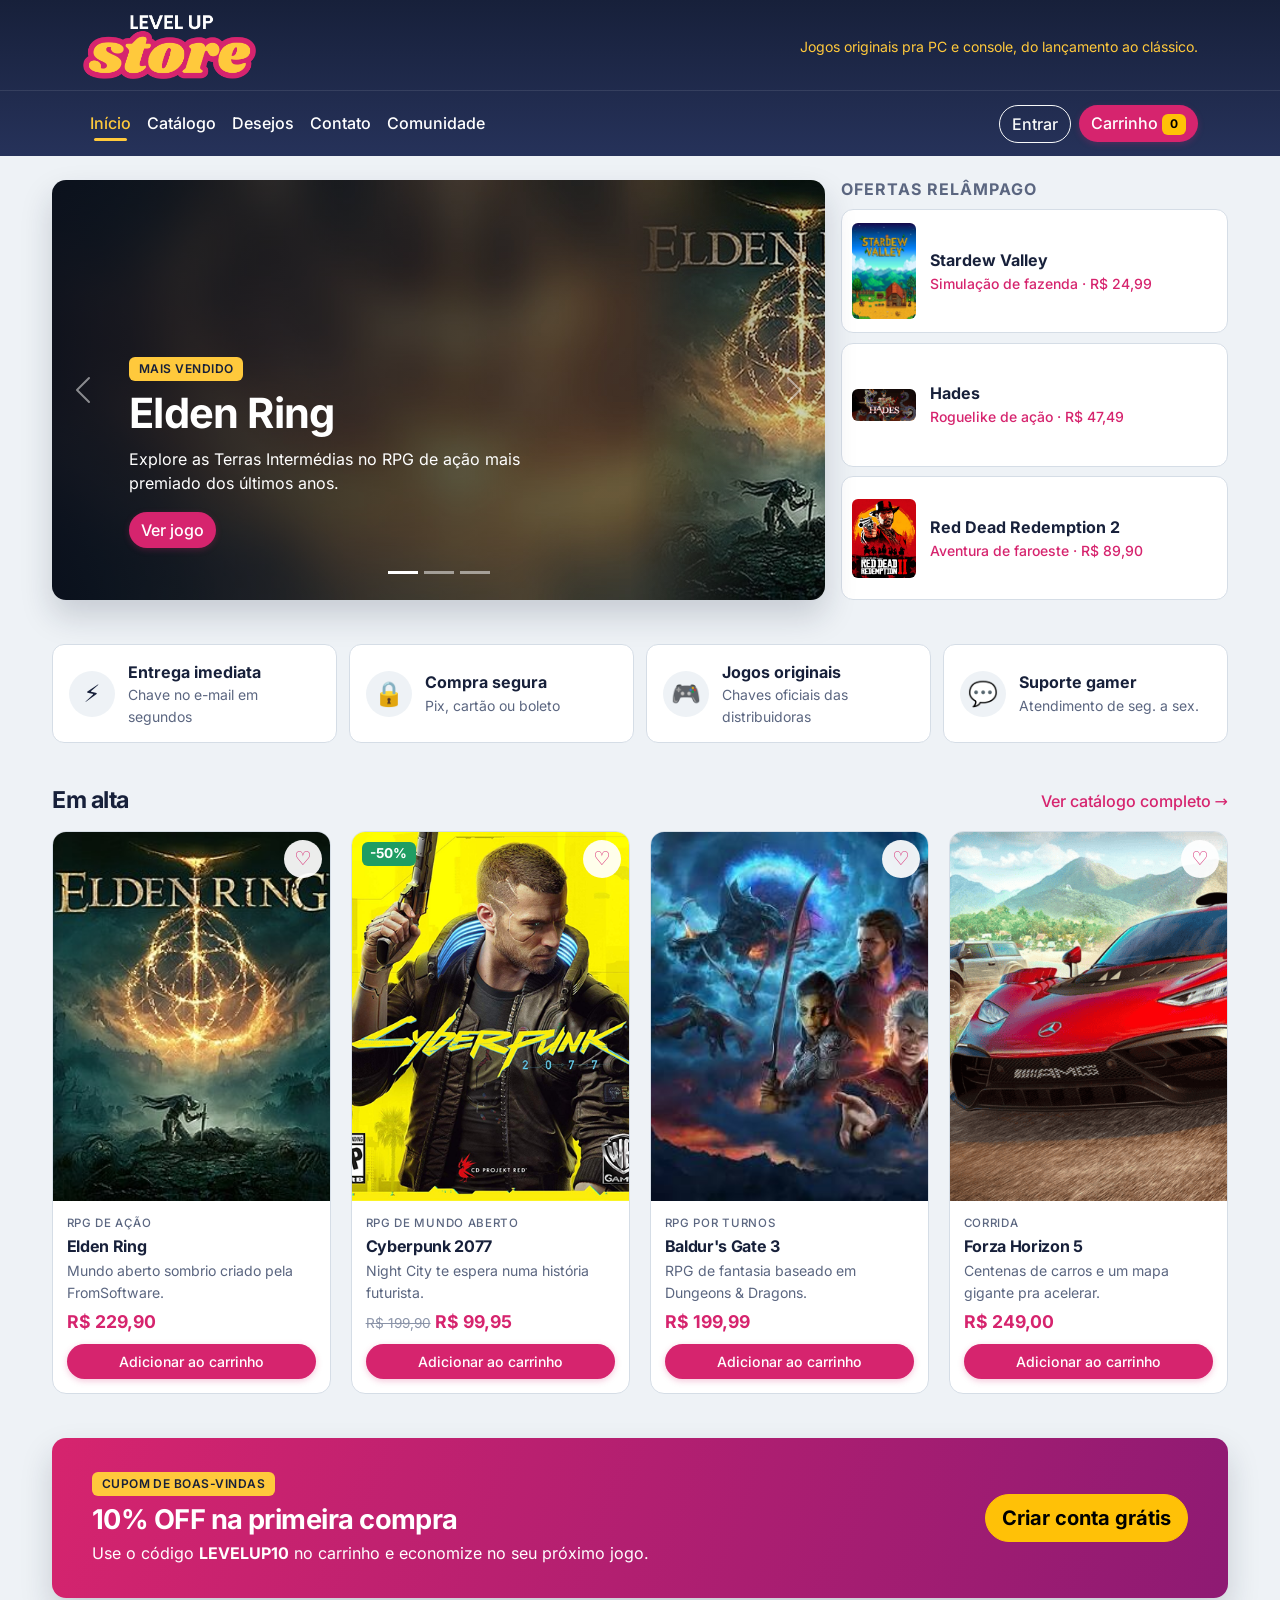
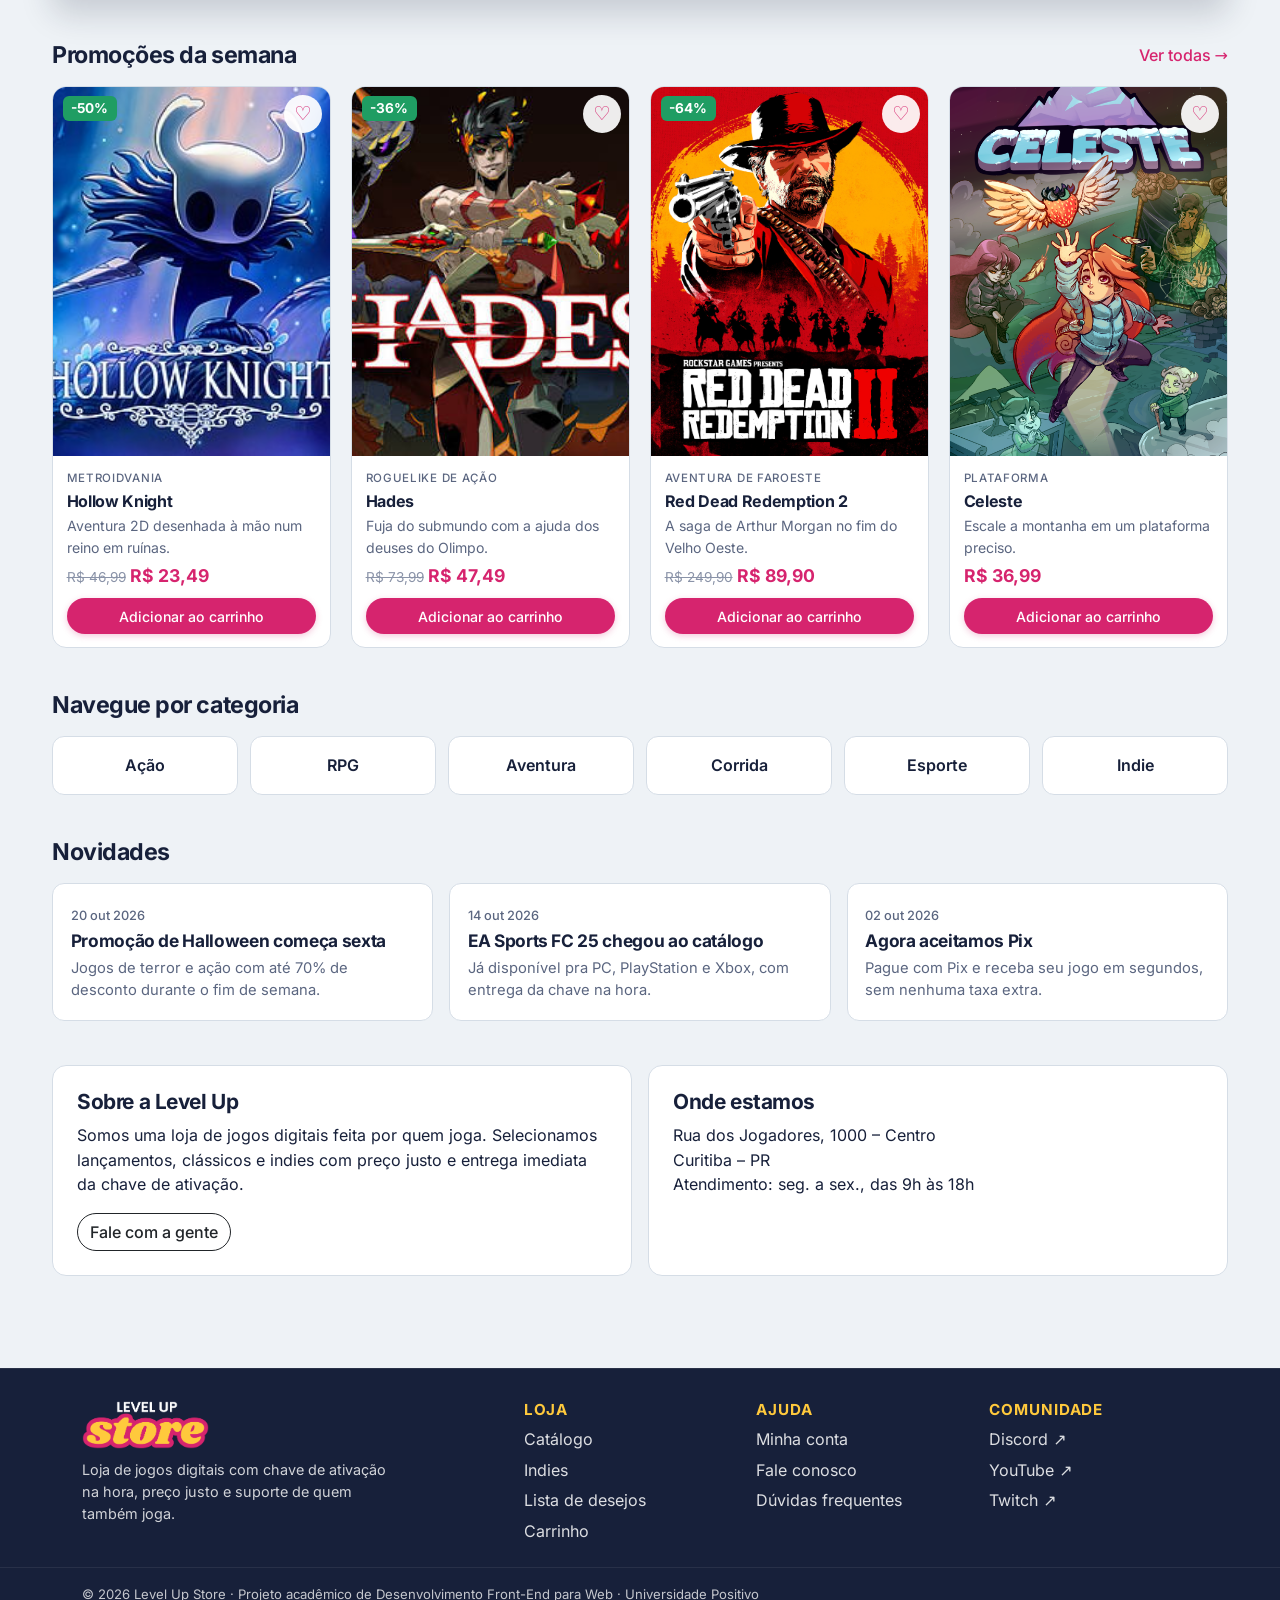
==== commit 04b7f47e: "Merge c23059787969d4a541d719949a91715a981dba92 into e73a742142430153130da7723f39383bbaafdbf4" ====
--- a/index.html
+++ b/index.html
@@ -6,7 +6,7 @@
   <meta name="description" content="Level Up Store: loja de jogos digitais para PC e console.">
   <title>Início | Level Up Store</title>
   <link rel="stylesheet" href="css/bootstrap.min.css">
-  <link rel="stylesheet" href="css/style.css">
+  <link rel="stylesheet" href="css/style.css?v=2">
   <style>
     #destaques-laterais .mini-capa {
       width: 64px;
@@ -299,9 +299,9 @@
         <p>Somos uma loja de jogos digitais feita por quem joga. Selecionamos lançamentos, clássicos e indies com preço justo e entrega imediata da chave de ativação.</p>
         <a class="btn btn-outline-dark" href="contato.html">Fale com a gente</a>
       </article>
-      <article class="bloco-info" style="border-left-color: var(--accent);">
+      <article class="bloco-info">
         <h2>Onde estamos</h2>
-        <address>
+        <address style="font-style: normal; margin-bottom: 0;">
           Rua dos Jogadores, 1000 – Centro<br>
           Curitiba – PR<br>
           Atendimento: seg. a sex., das 9h às 18h
@@ -348,7 +348,7 @@
   </footer>
 
   <script src="js/bootstrap.bundle.min.js"></script>
-  <script src="js/dados.js"></script>
-  <script src="js/script.js"></script>
+  <script src="js/dados.js?v=2"></script>
+  <script src="js/script.js?v=2"></script>
 </body>
 </html>
--- a/css/style.css
+++ b/css/style.css
@@ -990,6 +990,9 @@
 
 .midia-jogo video {
   width: 100%;
+  aspect-ratio: 16 / 9;
+  max-height: 70vh;
+  object-fit: contain;
   border-radius: var(--raio);
   background: #000;
   box-shadow: var(--sombra-forte);
